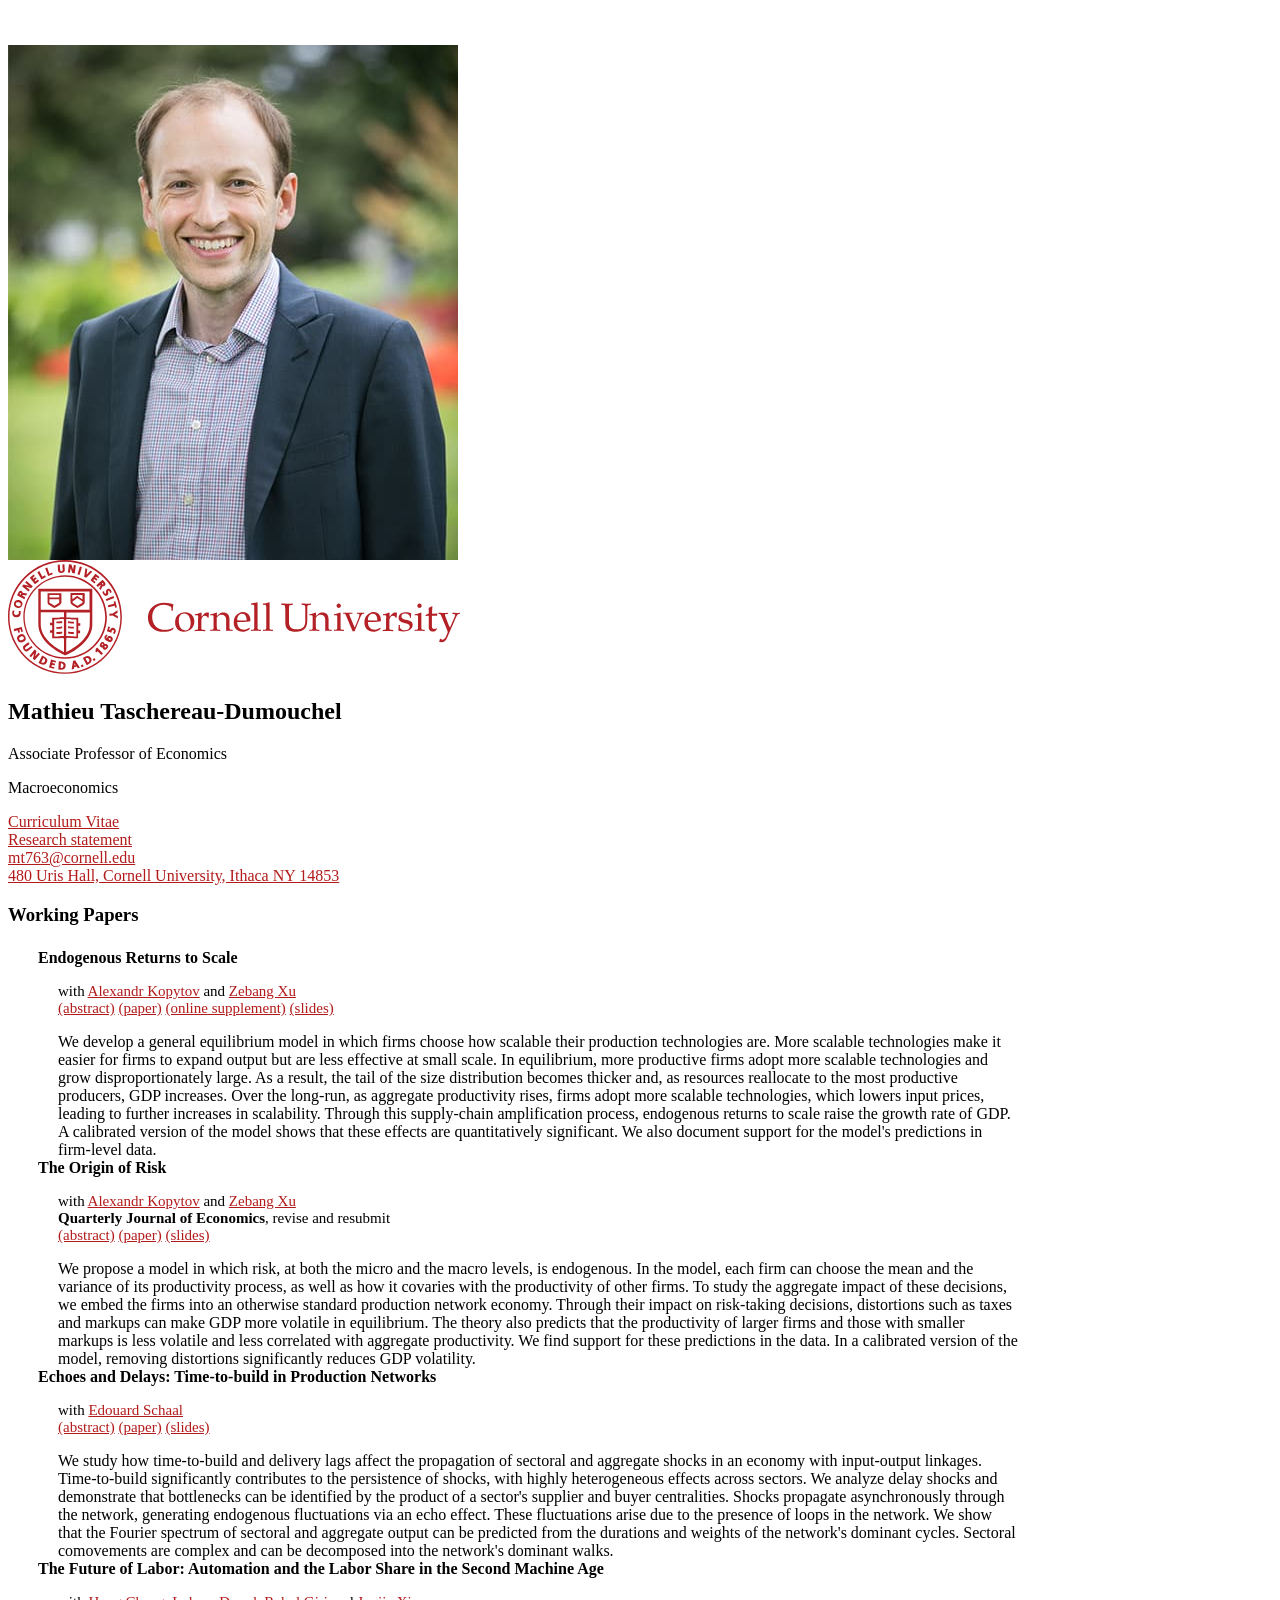
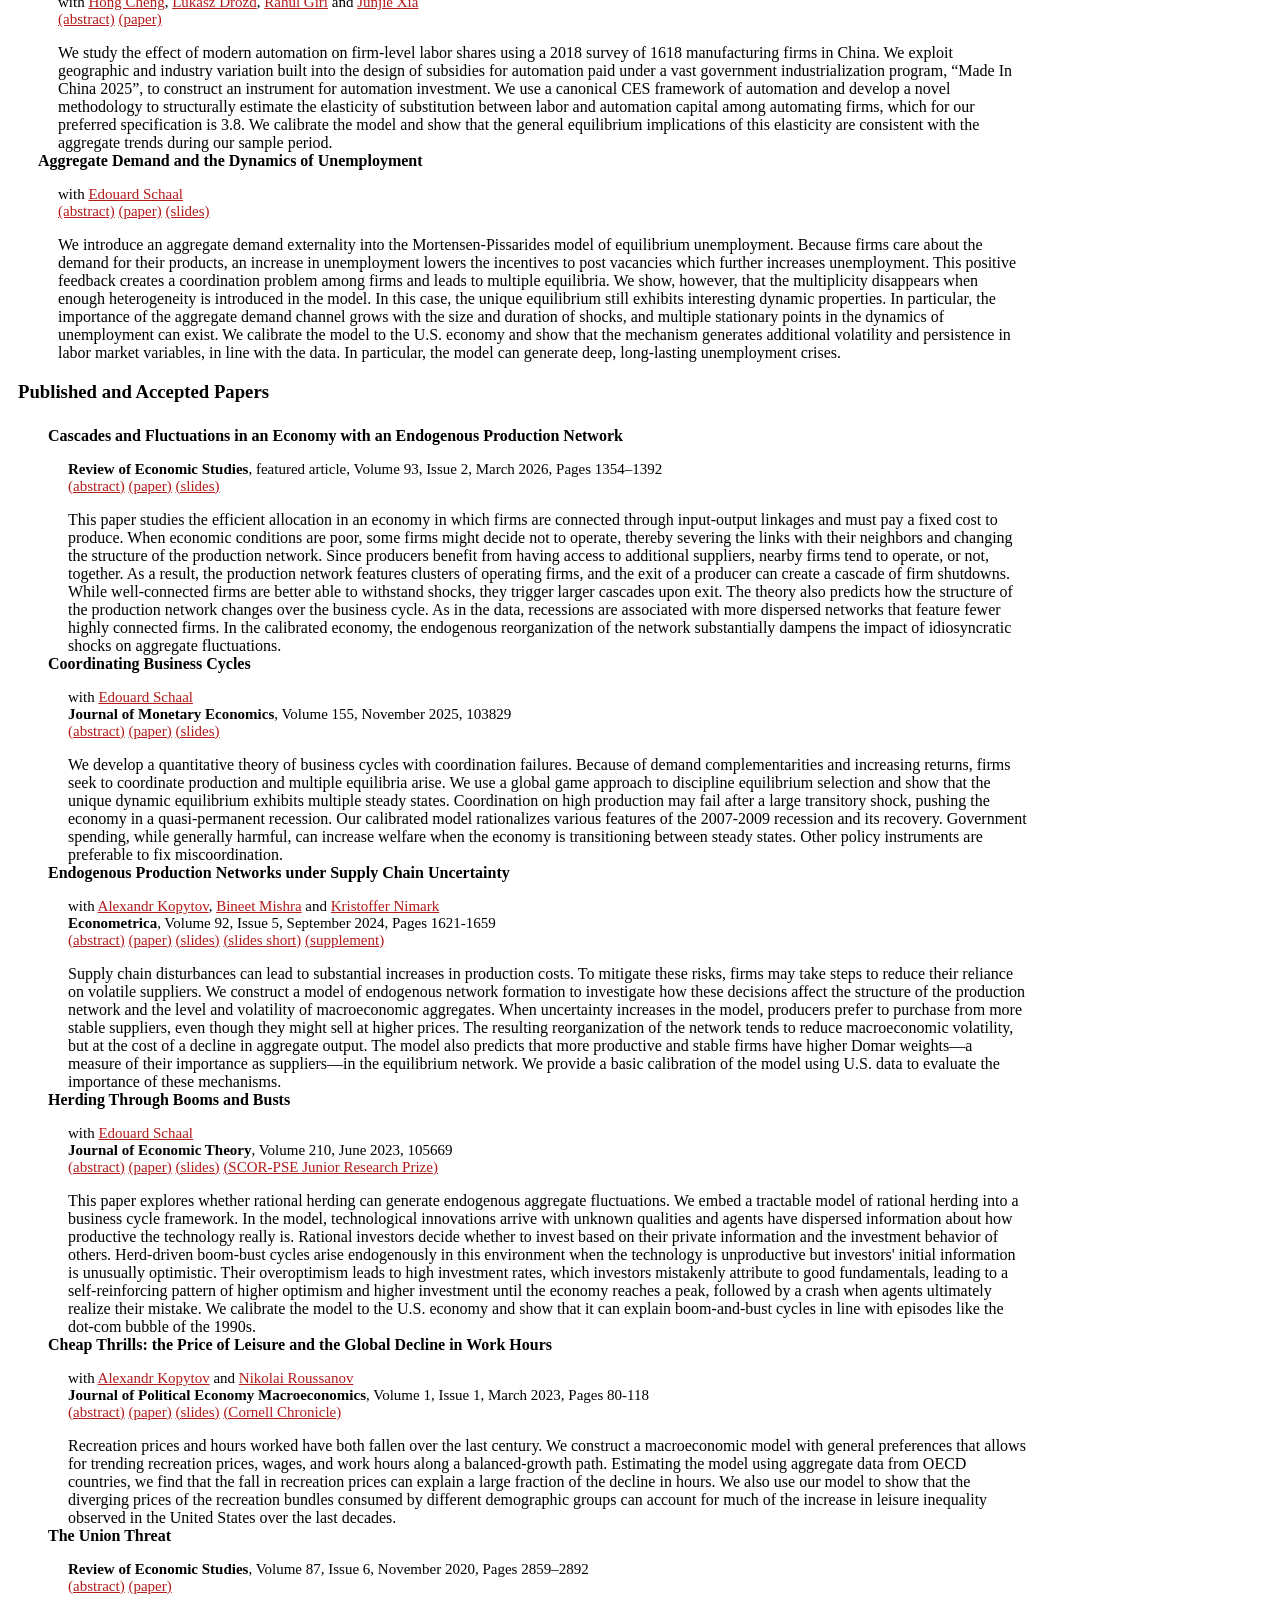
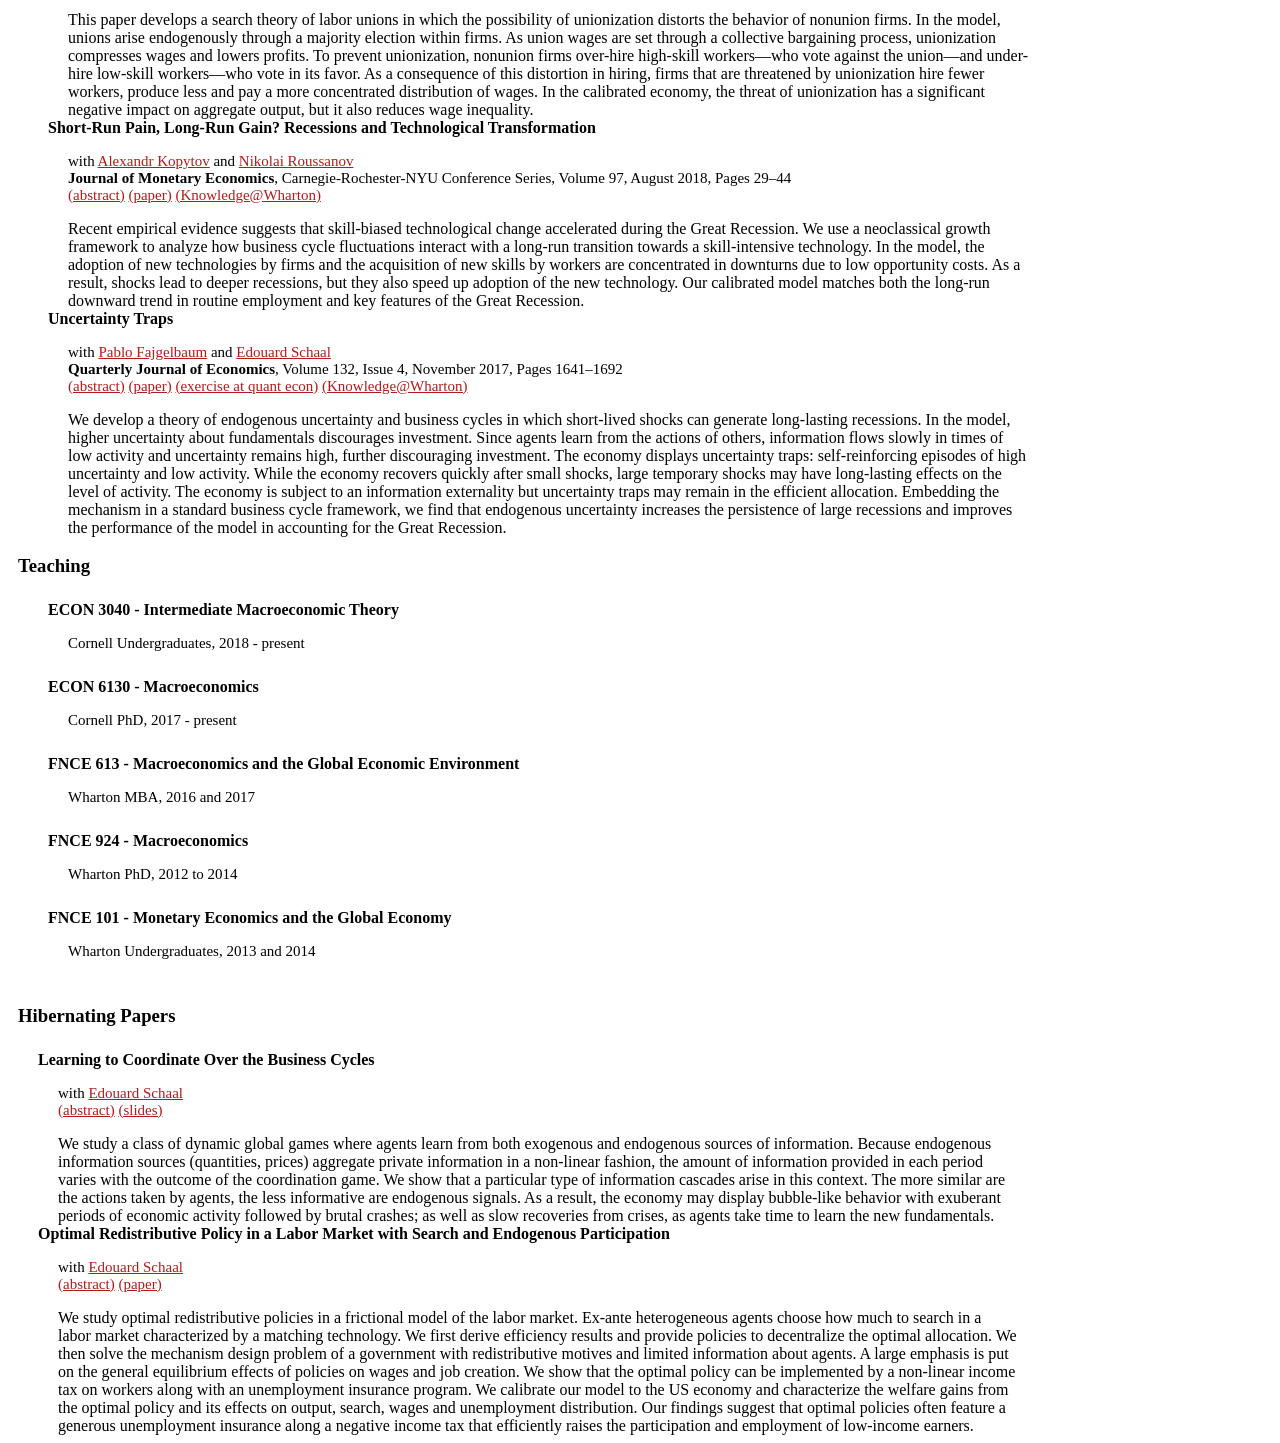
==== index.html @ 213515ee "Remove Google Analytics" ====
<!DOCTYPE html>
<html lang="en">
<head>

<meta name="google-site-verification" content="LNIc2FaRCFdH74dR2Nl_AGxEgBsJJLE_gJBagKeDL1A" />

<meta charset="utf-8">
<meta http-equiv="X-UA-Compatible" content="IE=edge">
<meta name="viewport" content="width=device-width, initial-scale=1">
<!-- The above 3 meta tags *must* come first in the head; any other head content must come *after* these tags -->
<meta name="description" content="Mathieu Taschereau-Dumouchel, Associate Professor of Economics, Cornell University">
<meta name="author" content="Mathieu Taschereau-Dumouchel">
<meta name="keywords" content="Mathieu,Taschereau-Dumouchel,Cornell,macroeconomics,economics,uncertainty,coordination,traps,union,threat,network,endogenous">

<link rel="icon" href="img/favicon.ico" type="image/x-icon">
<!-- <link rel="icon" href="img/favicon.ico"> -->

<title>Mathieu Taschereau-Dumouchel</title>

<!-- Bootstrap core CSS -->
<link href="css/bootstrap.min.css" rel="stylesheet">
<!-- <link rel="stylesheet" href="https://maxcdn.bootstrapcdn.com/bootstrap/4.0.0-alpha.5/css/bootstrap.min.css" integrity="sha384-AysaV+vQoT3kOAXZkl02PThvDr8HYKPZhNT5h/CXfBThSRXQ6jW5DO2ekP5ViFdi" crossorigin="anonymous">
<script src="https://maxcdn.bootstrapcdn.com/bootstrap/4.0.0-alpha.5/js/bootstrap.min.js" integrity="sha384-BLiI7JTZm+JWlgKa0M0kGRpJbF2J8q+qreVrKBC47e3K6BW78kGLrCkeRX6I9RoK" crossorigin="anonymous"></script> -->

<!-- Custom styles for this template -->
<link href="css/custom.css" rel="stylesheet">
</head>

<body>


        <div style="background:transparent !important" class="jumbotron">
            <div class="container">
                <div class="row">
                    <div class="col-md-1 hidden-sm hidden-xs">
                    </div>
                    <div class="col-md-4 col-sm-6 hidden-xs">
                        <img class="photo" src="img/Taschereau-Dumouchel.jpg" alt="Photo" title="Photo">
                    </div>
                    <div class="col-md-6 col-sm-6 col-xs-12">
                        <img class="logo" src="img/cornell_logo.svg" alt="Cornell" title="Cornell University">
                        <!-- <img class="photo-small visible-xs" src="img/2671112_orig.png" alt="Photo small" title="Photo small"> -->
                        <h2 class="name">Mathieu Taschereau-Dumouchel</h2>
                        <ul>
                            <li>Associate Professor of Economics</li>
                        </ul>
                        <!-- <h3>Research Interests</h3> -->
                        <span class="interests"><p>Macroeconomics</p></span>

                        <ul>
                            <li><span class="glyphicon glyphicon-user"></span> <a class="cv" href="files/cv.pdf">Curriculum Vitae</a></li>
                            <li><span class="glyphicon glyphicon-flash"></span> <a class="cv" href="files/mtd_research_statement.pdf">Research statement</a></li>
                            <li><span class="glyphicon glyphicon-envelope"></span> <a class="email" href="mailto:mt763@cornell.edu">mt763@cornell.edu</a></li>
                            <li><span class="glyphicon glyphicon-globe"></span><a class="cv" href="https://goo.gl/maps/3RFiav3NueM2"> 480 Uris Hall, Cornell University, Ithaca NY 14853</a></li>
                        </ul>
                    </div>
                    <div class="col-md-1 hidden-sm hidden-xs">
                    </div>
                </div>
            </div>
        </div>

        <!-- <a class="anchor" id="research"></a>
        <div class="main_title">
            <div class="container">
                <h2>Research</h2>
            </div>
        </div> -->

        <a class="anchor" id="working-papers"></a>
        <div class="main_title">
            <div class="container">
                <h3>Working Papers</h3>
            </div>
        </div>

        <div class="papers">

            <div class="container">
                <div class="paper">
                    <h4 class="title">Endogenous Returns to Scale</h4>
                    <ul>
                        <li class="co-authors">with <a  href="https://sites.google.com/view/alexandrkopytov/">Alexandr Kopytov</a> and <a  href="https://www.zebangxu.com">Zebang Xu</a></li>
                        <li class="after-title">
                            <a data-toggle="collapse" href="#RTS">(abstract)</a>
                            <a href="files/papers/Endogenous_RTS/paper.pdf">(paper)</a>  
                            <a href="files/papers/Endogenous_RTS/paper_supp.pdf">(online supplement)</a>                                                    
                            <a href="files/papers/Endogenous_RTS/slides.pdf">(slides)</a>
                        </li>
                    </ul>

                    <div class="panel panel-transparent">
                        <div id="RTS" class="panel-collapse collapse">
                            <div class="panel-body">We develop a general equilibrium model in which firms choose how scalable their production technologies are. More scalable technologies make it easier for firms to expand output but are less effective at small scale. In equilibrium, more productive firms adopt more scalable technologies and grow disproportionately large. As a result, the tail of the size distribution becomes thicker and, as resources reallocate to the most productive producers, GDP increases. Over the long-run, as aggregate productivity rises, firms adopt more scalable technologies, which lowers input prices, leading to further increases in scalability. Through this supply-chain amplification process, endogenous returns to scale raise the growth rate of GDP. A calibrated version of the model shows that these effects are quantitatively significant. We also document support for the model's predictions in firm-level data.</div>
                        </div>
                    </div>
                </div>
            </div>  
            
            <div class="container">
                <div class="paper">
                    <h4 class="title">The Origin of Risk</h4>
  
  
                    <ul>
                        <li class="co-authors">with <a  href="https://sites.google.com/view/alexandrkopytov/">Alexandr Kopytov</a> and <a  href="https://www.zebangxu.com">Zebang Xu</a></li>
                        <li class="journal"><strong>Quarterly Journal of Economics</strong>, revise and resubmit</li>
                        <li class="after-title">
                            <a data-toggle="collapse" href="#origin">(abstract)</a>
                            <a href="files/papers/origin_risk/paper.pdf">(paper)</a>
                            <a href="files/papers/origin_risk/slides.pdf">(slides)</a>
                        </li>
                    </ul>
  
                    <div class="panel panel-transparent">
                        <div id="origin" class="panel-collapse collapse">
                            <div class="panel-body">We propose a model in which risk, at both the micro and the macro levels, is endogenous. In the model, each firm can choose the mean and the variance of its productivity process, as well as how it covaries with the productivity of other firms. To study the aggregate impact of these decisions, we embed the firms into an otherwise standard production network economy. Through their impact on risk-taking decisions, distortions such as taxes and markups can make GDP more volatile in equilibrium. The theory also predicts that the productivity of larger firms and those with smaller markups is less volatile and less correlated with aggregate productivity. We find support for these predictions in the data. In a calibrated version of the model, removing distortions significantly reduces GDP volatility.</div>
                        </div>
                    </div>
                </div>
            </div>

            

            <div class="container">
                <div class="paper">
                    <h4 class="title">Echoes and Delays: Time-to-build in Production Networks</h4>
                    <ul>
                        <li class="co-authors">with <a  href="http://sites.google.com/site/edouardschaal/">Edouard Schaal</a></li>
                        <li class="after-title">
                            <a data-toggle="collapse" href="#T2B">(abstract)</a>
                            <a href="files/papers/Time to build/paper.pdf">(paper)</a>
                            <a href="files/papers/Time to build/slides.pdf">(slides)</a>
                        </li>
                    </ul>

                    <div class="panel panel-transparent">
                        <div id="T2B" class="panel-collapse collapse">
                            <div class="panel-body">We study how time-to-build and delivery lags affect the propagation of sectoral and aggregate shocks in an economy with input-output linkages. Time-to-build significantly contributes to the persistence of shocks, with highly heterogeneous effects across sectors. We analyze delay shocks and demonstrate that bottlenecks can be identified by the product of a sector's supplier and buyer centralities. Shocks propagate asynchronously through the network, generating endogenous fluctuations via an echo effect. These fluctuations arise due to the presence of loops in the network. We show that the Fourier spectrum of sectoral and aggregate output can be predicted from the durations and weights of the network's dominant cycles. Sectoral comovements are complex and can be decomposed into the network's dominant walks.</div>
                        </div>
                    </div>
                </div>
            </div>

           

          


          <div class="container">
              <div class="paper">
                  <h4 class="title">The Future of Labor: Automation and the Labor Share in the Second Machine Age</h4>


                  <ul>
                      <li class="co-authors">with <a  href="https://www.nber.org/people/hong_cheng">Hong Cheng</a>, <a  href="http://www.lukasz-drozd.com">Lukasz Drozd</a>, <a  href="https://www.nber.org/people/rahul_giri">Rahul Giri</a> and <a  href="https://www.junjiexia.com">Junjie Xia</a></li>
                      <li class="after-title">
                          <a data-toggle="collapse" href="#china_automation">(abstract)</a>
                          <a href="files/papers/china_automation/paper.pdf">(paper)</a>
                      </li>
                  </ul>

                  <div class="panel panel-transparent">
                      <div id="china_automation" class="panel-collapse collapse">
                          <div class="panel-body">We study the effect of modern automation on firm-level labor shares using a 2018 survey of 1618 manufacturing firms in China. We exploit geographic and industry variation built into the design of subsidies for automation paid under a vast government industrialization program, “Made In China 2025”, to construct an instrument for automation investment. We use a canonical CES framework of automation and develop a novel methodology to structurally estimate the elasticity of substitution between labor and automation capital among automating firms, which for our preferred specification is 3.8. We calibrate the model and show that the general equilibrium implications of this elasticity are consistent with the aggregate trends during our sample period.</div>
                      </div>
                  </div>
              </div>
          </div>





            <div class="container">
                <div class="paper">
                    <h4 class="title">Aggregate Demand and the Dynamics of Unemployment</h4>
                    <ul>
                        <li class="co-authors">with <a  href="http://sites.google.com/site/edouardschaal/">Edouard Schaal</a></li>

                        <li class="after-title">
                            <a data-toggle="collapse" href="#CoordUnemp">(abstract)</a>
                            <a href="files/papers/Coordination and the Dynamics of Unemployment/paper.pdf">(paper)</a>
                            <a href="files/papers/Coordination and the Dynamics of Unemployment/slides.pdf">(slides)</a>
                        </li>
                    </ul>


                    <div class="panel panel-transparent">
                        <div id="CoordUnemp" class="panel-collapse collapse">
                            <div class="panel-body">We introduce an aggregate demand externality into the Mortensen-Pissarides model of equilibrium unemployment. Because firms care about the demand for their products, an increase in unemployment lowers the incentives to post vacancies which further increases unemployment. This positive feedback creates a coordination problem among firms and leads to multiple equilibria. We show, however, that the multiplicity disappears when enough heterogeneity is introduced in the model. In this case, the unique equilibrium still exhibits interesting dynamic properties. In particular, the importance of the aggregate demand channel grows with the size and duration of shocks, and multiple stationary points in the dynamics of unemployment can exist. We calibrate the model to the U.S. economy and show that the mechanism generates additional volatility and persistence in labor market variables, in line with the data. In particular, the model can generate deep, long-lasting unemployment crises.​</div>
                        </div>
                    </div>
                </div>
            </div>




        <a class="anchor" id="publications"></a>
        <div class="main_title">
            <div class="container">
                <h3>Published and Accepted Papers</h3>
            </div>
        </div>

        <div class="papers">






            <div class="container">
                <div class="paper">
                    <h4 class="title">Cascades and Fluctuations in an Economy with an Endogenous Production Network</h4>
                    <ul>
                        <li class="journal"><strong>Review of Economic Studies</strong>, featured article, Volume 93, Issue 2, March 2026, Pages 1354–1392</li>
                        <li class="after-title">
                            <a data-toggle="collapse" href="#Network">(abstract)</a>
                            <a href="files/papers/Network/paper.pdf">(paper)</a>
                            <a href="files/papers/Network/slides.pdf">(slides)</a>
                        </li>
                    </ul>


                    <div class="panel panel-transparent">
                        <div id="Network" class="panel-collapse collapse">
                            <div class="panel-body">This paper studies the efficient allocation in an economy in which firms are connected through input-output linkages and must pay a fixed cost to produce. When economic conditions are poor, some firms might decide not to operate, thereby severing the links with their neighbors and changing the structure of the production network. Since producers benefit from having access to additional suppliers, nearby firms tend to operate, or not, together. As a result, the production network features clusters of operating firms, and the exit of a producer can create a cascade of firm shutdowns. While well-connected firms are better able to withstand shocks, they trigger larger cascades upon exit. The theory also predicts how the structure of the production network changes over the business cycle. As in the data, recessions are associated with more dispersed networks that feature fewer highly connected firms. In the calibrated economy, the endogenous reorganization of the network substantially dampens the impact of idiosyncratic shocks on aggregate fluctuations.</div>
                        </div>
                    </div>
                </div>
            </div>


             <div class="container">
                <div class="paper">
                    <h4 class="title">Coordinating Business Cycles</h4>
                    <ul>
                        <li class="co-authors">with <a  href="http://sites.google.com/site/edouardschaal/">Edouard Schaal</a></li>
                        <li class="journal"><strong>Journal of Monetary Economics</strong>, Volume 155, November 2025, 103829</li>
                        <li class="after-title">
                            <a data-toggle="collapse" href="#CBC">(abstract)</a>
                            <a href="files/papers/Coordinating Business Cycles/paper.pdf">(paper)</a>
                            <a href="files/papers/Coordinating Business Cycles/slides.pdf">(slides)</a>
                        </li>
                    </ul>

                    <div class="panel panel-transparent">
                        <div id="CBC" class="panel-collapse collapse">
                            <div class="panel-body">We develop a quantitative theory of business cycles with coordination failures. Because of demand complementarities and increasing returns, firms seek to coordinate production and multiple equilibria arise. We use a global game approach to discipline equilibrium selection and show that the unique dynamic equilibrium exhibits multiple steady states. Coordination on high production may fail after a large transitory shock, pushing the economy in a quasi-permanent recession. Our calibrated model rationalizes various features of the 2007-2009 recession and its recovery. Government spending, while generally harmful, can increase welfare when the economy is transitioning between steady states. Other policy instruments are preferable to fix miscoordination.</div>
                        </div>
                    </div>
                </div>
            </div>


            
            <div class="container">
                <div class="paper">
                    <h4 class="title">Endogenous Production Networks under Supply Chain Uncertainty</h4>
    
                    <ul>
                        <li class="co-authors">with <a  href="https://sites.google.com/view/alexandrkopytov/">Alexandr Kopytov</a>, <a href="https://economics.cornell.edu/bineet-mishra">Bineet Mishra</a> and <a  href="http://www.kris-nimark.net">Kristoffer Nimark</a></li>
                        <li class="journal"><strong>Econometrica</strong>, Volume 92, Issue 5, September 2024, Pages 1621-1659</li>
                        <li class="after-title">
                            <a data-toggle="collapse" href="#network_uncertainty">(abstract)</a>
                            <a href="files/papers/network_uncertainty/paper.pdf">(paper)</a>
                            <a href="files/papers/network_uncertainty/slides.pdf">(slides)</a>
                            <a href="files/papers/network_uncertainty/slides_short.pdf">(slides short)</a>
                            <a href="files/papers/network_uncertainty/supp.pdf">(supplement)</a>
                        </li>
                    </ul>
    
                    <div class="panel panel-transparent">
                        <div id="network_uncertainty" class="panel-collapse collapse">
                            <div class="panel-body">Supply chain disturbances can lead to substantial increases in production costs. To mitigate these risks, firms may take steps to reduce their reliance on volatile suppliers. We construct a model of endogenous network formation to investigate how these decisions affect the structure of the production network and the level and volatility of macroeconomic aggregates. When uncertainty increases in the model, producers prefer to purchase from more stable suppliers, even though they might sell at higher prices. The resulting reorganization of the network tends to reduce macroeconomic volatility, but at the cost of a decline in aggregate output. The model also predicts that more productive and stable firms have higher Domar weights—a measure of their importance as suppliers—in the equilibrium network. We provide a basic calibration of the model using U.S. data to evaluate the importance of these mechanisms.</div>
                        </div>
                    </div>
                </div>
            </div>

            <div class="container">
                <div class="paper">
                    <h4 class="title">Herding Through Booms and Busts</h4>
  
                    <ul>
                        <li class="co-authors">with <a  href="http://sites.google.com/site/edouardschaal/">Edouard Schaal</a></li>
                        <li class="journal"><strong>Journal of Economic Theory</strong>, Volume 210, June 2023, 105669</li>
                        <li class="after-title">
                            <a data-toggle="collapse" href="#HerdingCycles">(abstract)</a>
                            <a href="files/papers/HerdingCycles/paper.pdf">(paper)</a>
                            <a href="files/papers/HerdingCycles/slides.pdf">(slides)</a>
                            <a href="https://www.scor.com/en/press-release/scor-pse-chair-macroeconomic-risk-awards-2021-junior-research-prize-edouard-schaal">(SCOR-PSE Junior Research Prize)</a>
                        </li>
                    </ul>
  
                    <div class="panel panel-transparent">
                        <div id="HerdingCycles" class="panel-collapse collapse">
                            <div class="panel-body">This paper explores whether rational herding can generate endogenous aggregate fluctuations. We embed a tractable model of rational herding into a business cycle framework. In the model, technological innovations arrive with unknown qualities and agents have dispersed information about how productive the technology really is. Rational investors decide whether to invest based on their private information and the investment behavior of others. Herd-driven boom-bust cycles arise endogenously in this environment when the technology is unproductive but investors' initial information is unusually optimistic. Their overoptimism leads to high investment rates, which investors mistakenly attribute to good fundamentals, leading to a self-reinforcing pattern of higher optimism and higher investment until the economy reaches a peak, followed by a crash when agents ultimately realize their mistake. We calibrate the model to the U.S. economy and show that it can explain boom-and-bust cycles in line with episodes like the dot-com bubble of the 1990s.</div>
                        </div>
                    </div>
                </div>
            </div>


            <div class="container">
                <div class="paper">
                    <h4 class="title">Cheap Thrills: the Price of Leisure and the Global Decline in Work Hours</h4>
    
    
                    <ul>
                        <li class="co-authors">with <a  href="https://sites.google.com/view/alexandrkopytov/">Alexandr Kopytov</a> and <a  href="http://finance.wharton.upenn.edu/~nroussan/">Nikolai Roussanov</a></li>
                        <li class="journal"><strong>Journal of Political Economy Macroeconomics</strong>, Volume 1, Issue 1, March 2023, Pages 80-118</li>
                        <li class="after-title">
                            <a data-toggle="collapse" href="#recreation_prices">(abstract)</a>
                            <a href="files/papers/Recreation_prices/paper.pdf">(paper)</a>
                            <a href="files/papers/Recreation_prices/slides.pdf">(slides)</a>
                            <a href="https://news.cornell.edu/stories/2023/04/cheap-thrills-low-cost-leisure-leads-less-work-more-play">(Cornell Chronicle)</a>
                        </li>
                    </ul>
    
                    <div class="panel panel-transparent">
                        <div id="recreation_prices" class="panel-collapse collapse">
                            <div class="panel-body">Recreation prices and hours worked have both fallen over the last century. We construct a macroeconomic model with general preferences that allows for trending recreation prices, wages, and work hours along a balanced-growth path. Estimating the model using aggregate data from OECD countries, we find that the fall in recreation prices can explain a large fraction of the decline in hours. We also use our model to show that the diverging prices of the recreation bundles consumed by different demographic groups can account for much of the increase in leisure inequality observed in the United States over the last decades.</div>
                        </div>
                    </div>
                </div>
            </div>
    


          <div class="container">
              <div class="paper">
                  <h4 class="title">The Union Threat</h4>

                  <ul>
                      <li class="journal"><strong>Review of Economic Studies</strong>,  Volume 87, Issue 6, November 2020, Pages 2859–2892</li>
                      <li class="after-title">
                          <a data-toggle="collapse" href="#UnionThreat">(abstract)</a>
                          <a href="files/papers/The Union Threat/paper.pdf">(paper)</a>
                      </li>
                  </ul>

                  <div class="panel panel-transparent">
                      <div id="UnionThreat" class="panel-collapse collapse">
                          <div class="panel-body">This paper develops a search theory of labor unions in which the possibility of unionization distorts the behavior of nonunion firms. In the model, unions arise endogenously through a majority election within firms. As union wages are set through a collective bargaining process, unionization compresses wages and lowers profits. To prevent unionization, nonunion firms over-hire high-skill workers—who vote against the union—and under-hire low-skill workers—who vote in its favor. As a consequence of this distortion in  hiring, firms that are threatened by unionization hire fewer workers, produce less and pay a more concentrated distribution of wages. In the calibrated economy, the threat of unionization has a significant negative impact on aggregate output, but it also reduces wage inequality.</div>
                      </div>
                  </div>
              </div>
          </div>

            <div class="container">
                <div class="paper">
                    <h4 class="title">Short-Run Pain, Long-Run Gain? Recessions and Technological Transformation</h4>

                    <ul>
                        <li class="co-authors">with <a  href="https://sites.google.com/view/alexandrkopytov/">Alexandr Kopytov</a> and <a  href="http://finance.wharton.upenn.edu/~nroussan/">Nikolai Roussanov</a></li>
                        <li class="journal"><strong>Journal of Monetary Economics</strong>, Carnegie-Rochester-NYU Conference Series, Volume 97, August 2018, Pages 29–44</li>
                        <li class="after-title">
                            <a data-toggle="collapse" href="#SRpainLRgain">(abstract)</a>
                            <a href="files/papers/SRpainLRgain/paper.pdf">(paper)</a>
                            <a href="https://knowledge.wharton.upenn.edu/article/recessions-jobs/">(Knowledge@Wharton)</a>
                        </li>
                    </ul>

                    <div class="panel panel-transparent">
                        <div id="SRpainLRgain" class="panel-collapse collapse">
                            <div class="panel-body">Recent empirical evidence suggests that skill-biased technological change accelerated during the Great Recession. We use a neoclassical growth framework to analyze how business cycle fluctuations interact with a long-run transition towards a skill-intensive technology. In the model, the adoption of new technologies by firms and the acquisition of new skills by workers are concentrated in downturns due to low opportunity costs. As a result, shocks lead to deeper recessions, but they also speed up adoption of the new technology. Our calibrated model matches both the long-run downward trend in routine employment and key features of the Great Recession.</div>
                        </div>
                    </div>
                </div>
            </div>

            <div class="container">
                <div class="paper">
                    <h4 class="title">Uncertainty Traps</h4>

                    <ul>
                        <li class="co-authors">with <a  href="http://www.econ.ucla.edu/pfajgelbaum/">Pablo Fajgelbaum</a> and <a  href="http://sites.google.com/site/edouardschaal/">Edouard Schaal</a></li>
                        <li class="journal"><strong>Quarterly Journal of Economics</strong>, Volume 132, Issue 4, November 2017, Pages 1641–1692</li>
                        <li class="after-title">
                            <a data-toggle="collapse" href="#collapse_UT">(abstract)</a>
                            <a href="files/papers/Uncertainty Traps/paper.pdf">(paper)</a>
                            <a href="https://julia.quantecon.org/multi_agent_models/uncertainty_traps.html">(exercise at quant econ)</a>
                            <a href="https://knowledge.wharton.upenn.edu/article/uncertainty-traps-lack-information-can-paralyze-economy/">(Knowledge@Wharton)</a>
                        </li>
                    </ul>

                    <div class="panel panel-transparent">
                        <div id="collapse_UT" class="panel-collapse collapse">
                            <div class="panel-body">We develop a theory of endogenous uncertainty and business cycles in which short-lived shocks can generate long-lasting recessions. In the model, higher uncertainty about fundamentals discourages investment. Since agents learn from the actions of others, information flows slowly in times of low activity and uncertainty remains high, further discouraging investment. The economy displays uncertainty traps: self-reinforcing episodes of high uncertainty and low activity. While the economy recovers quickly after small shocks, large temporary shocks may have long-lasting effects on the level of activity. The economy is subject to an information externality but uncertainty traps may remain in the efficient allocation. Embedding the mechanism in a standard business cycle framework, we find that endogenous uncertainty increases the persistence of large recessions and improves the performance of the model in accounting for the Great Recession.</div>
                        </div>
                    </div>
                </div>
            </div>

        </div>

        <a class="anchor" id="teaching"></a>
        <div class="main_title">
            <div class="container">
                <h3>Teaching</h3>
            </div>
        </div>


        <div class="courses">

          <div class="container">
              <div class="course">
                  <h4 class="title"> ECON 3040 - Intermediate Macroeconomic Theory</h4>
                  <ul>
                      <li class="subtitle">Cornell Undergraduates, 2018 - present</li>
                  </ul>
              </div>
          </div>

            <div class="container">
                <div class="course">
                    <h4 class="title"> ECON 6130 - Macroeconomics</h4>
                    <ul>
                        <li class="subtitle">Cornell PhD, 2017 - present</li>
                    </ul>
                </div>
            </div>

            <div class="container">
                <div class="course">
                    <h4 class="title"> FNCE 613 - Macroeconomics and the Global Economic Environment</h4>
                    <ul>
                        <li class="subtitle">Wharton MBA, 2016 and 2017</li>
                    </ul>
                </div>
            </div>

            <div class="container">
                <div class="course">
                    <h4 class="title"> FNCE 924 - Macroeconomics</h4>
                    <ul>
                        <li class="subtitle">Wharton PhD, 2012 to 2014</li>
                    </ul>
                </div>
            </div>

            <div class="container">
                <div class="course">
                    <h4 class="title"> FNCE 101 - Monetary Economics and the Global Economy</h4>
                    <ul>
                        <li class="subtitle">Wharton Undergraduates, 2013 and 2014</li>

                    </ul>
                </div>
            </div>
        </div>


        <a class="anchor" id="hibernating-papers"></a>
        <div class="main_title">
            <div class="container">
                <h3>Hibernating Papers</h3>
            </div>
        </div>




        <div class="container">
            <div class="paper">
                <h4 class="title">Learning to Coordinate Over the Business Cycles</h4>
                <ul>
                    <li class="co-authors">with <a  href="http://sites.google.com/site/edouardschaal/">Edouard Schaal</a></li>
                    <li class="after-title">
                        <a data-toggle="collapse" href="#LearnCoord">(abstract)</a>
                        <a href="files/papers/Learning to Coordinate/slides.pdf">(slides)</a>
                    </li>
                </ul>

                <div class="panel panel-transparent">
                    <div id="LearnCoord" class="panel-collapse collapse">
                        <div class="panel-body">We study a class of dynamic global games where agents learn from both exogenous and endogenous sources of information. Because endogenous information sources (quantities, prices) aggregate private information in a non-linear fashion, the amount of information provided in each period varies with the outcome of the coordination game. We show that a particular type of information cascades arise in this context. The more similar are the actions taken by agents, the less informative are endogenous signals. As a result, the economy may display bubble-like behavior with exuberant periods of economic activity followed by brutal crashes; as well as slow recoveries from crises, as agents take time to learn the new fundamentals.</div>
                    </div>
                </div>
            </div>
        </div>



        <div class="container">
            <div class="paper">
                <h4 class="title">Optimal Redistributive Policy in a Labor Market with Search and Endogenous Participation</h4>
                <ul>
                    <li class="co-authors">with <a  href="http://sites.google.com/site/edouardschaal/">Edouard Schaal</a></li>
                    <li class="after-title">
                        <a data-toggle="collapse" href="#collapse_OptimUnemp">(abstract)</a>
                        <a href="files/papers/Labor tax/paper.pdf">(paper)</a>
                    </li>
                </ul>

                <div class="panel panel-transparent">
                    <div id="collapse_OptimUnemp" class="panel-collapse collapse">
                        <div class="panel-body">We study optimal redistributive policies in a frictional model of the labor market. Ex-ante heterogeneous agents choose how much to search in a labor market characterized by a matching technology. We first derive efficiency results and provide policies to decentralize the optimal allocation. We then solve the mechanism design problem of a government with redistributive motives and limited information about agents. A large emphasis is put on the general equilibrium effects of policies on wages and job creation. We show that the optimal policy can be implemented by a non-linear income tax on workers along with an unemployment insurance program. We calibrate our model to the US economy and characterize the welfare gains from the optimal policy and its effects on output, search, wages and unemployment distribution. Our findings suggest that optimal policies often feature a generous unemployment insurance along a negative income tax that efficiently raises the participation and employment of low-income earners.</div>
                    </div>
                </div>
            </div>
        </div>
    </div>



        <!-- Bootstrap core JavaScript
        ================================================== -->
        <!-- Placed at the end of the document so the pages load faster -->
        <script src="https://ajax.googleapis.com/ajax/libs/jquery/1.12.4/jquery.min.js"></script>
        <script>window.jQuery || document.write('<script src="../../assets/js/vendor/jquery.min.js"><\/script>')</script>
        <script src="js/bootstrap.min.js"></script>
    </body>

    </html>
---- css/custom.css ----
body {
  /*padding-top: 50px;*/

   padding-top:0px;
   margin-top: 25px;

}

/*Set width of container*/
@media (min-width: 1200px) {
  .container {
    width: 1000px;
  }
}


.container {
    padding-top: 0px;
  	padding-bottom: 0px;
    margin-top: 0px;
    margin-bottom: 0px;
}


.row {
    padding-top: 20px;
}

/*Styling for panel*/

.panel-transparent .panel-heading{
        background: rgba(0, 0, 0, 0)!important;
        border: 0!important;
        box-shadow: none;
        /*font-size: 18px;*/
        padding-left: 40px
    }


.panel-transparent .panel-body{
    background: rgba(0, 0, 0, 0)!important;
    border: 0!important;
    box-shadow: none;
    /*font-size: 14px;*/
    padding-left: 40px
}

.panel-transparent{
    /*padding-left: 20px*/
}

.panel {
    border: 0;
    box-shadow: none;
    /*font-size: 18px;*/
}


.table > thead > tr > th, .table > thead > tr > td {
    border: 0;
}


a {
	/*color: #2c75b4;*/
    color: #B31B1B;
  /*color: #004785; /*Wharton blue*/*/
}

a:hover {color: #222222;}

/* Main Area */
.logo {
	height: 114px;
    max-width: 100%
}


.photo {
	/* height: 360px;
	padding-bottom: 10px; */
  display: block;
  max-width: 100%;
  height: auto;
}

.photo-small {
	height: 250px;
	/* float: right; */
  margin: auto;
	margin-left: 20px;
}

.jumbotron ul {
	list-style: none;
	padding-left: 0px;
	font-size: 16px;
}




.jumbotron h3 {
	margin-top: 0px;
}

.jumbotron {
	padding-top: 20px;
	padding-bottom: 0px;
    padding-top: 0px;
    padding-bottom: 0px;
    margin-top: 0px;
    margin-bottom: 0px;
}

.cv {
	font-size: 16px;
}

.email {
	font-size: 16px;
}

.address {
	font-size: 16px;
}

/* Organization */

.anchor {
    display: block;
    position: relative;
    top: -50px;
    visibility: hidden;
}

.main_title {
  /*padding-top: 5px;*/
  padding-bottom: 5px;
}

.sub_title {
  padding-top: 0px;
  padding-bottom: 10px;
  /*padding-left: 25px*/
}



/* Papers Area */

.papers{
	padding-left: 10px
}

.title {
	display: inline-block;
  margin: 0px;
	padding-left: 20px
}


.after-title {
	font-size: 15px;
  padding-left: 40px;
}

.papers ul{
	list-style: none;
	padding-left: 0px;
}

.papers .co-authors {
	font-size: 15px;
	/*padding-bottom: 5px;*/
  padding-left: 40px;
}

.papers .journal {
	font-size: 15px;
	/*padding-bottom: 5px;*/
  padding-left: 40px;
}


.paper {
	/*padding-bottom: 25px;*/
}

.discussion {
	padding-bottom: 10px;
}


/* Teaching */

.courses{
	padding-left: 10px
}

.courses ul{
	list-style: none;
	padding-left: 0px;
}

/*.courses .title {
	display: inline;
	padding-left: 20px
}*/

.courses .subtitle {
	font-size: 15px;
	/*padding-bottom: 5px;*/
  padding-left: 40px;
}

.course {
	padding-bottom: 10px;
}





@media(max-width: 480px) {




  h1 {
    font-size: 16pt;
  }
  h2 {
    font-size: 16pt;
  }
  h3 {
    font-size: 14pt;
  }
  h4 {
    font-size: 12pt;
  }
  body {
    font-size: 12pt;
  }
  p {
    font-size: 12pt!important;
  }


  .main_title {
    padding-top: 0px;
    padding-bottom: 0px;
  }

  .sub_title {
    padding-top: 0px;
    padding-bottom: 0px;
    padding-left: 0px
  }

  .papers{
  	padding-left: 0px
  }

  .title {
  	display: inline-block;
    margin: 0px;
  	padding-left: 0px
  }


  .after-title {
    padding-left: 20px;
  }

  .papers ul{
  	list-style: none;
  	padding-left: 0px;
  }

  .papers .co-authors {
  	/*padding-bottom: 5px;*/
    padding-left: 20px;
  }

  .papers .journal {
  	/*padding-bottom: 5px;*/
    padding-left: 20px;
  }





  .courses{
  	padding-left: 0px
  }

  .courses ul{
  	list-style: none;
  	padding-left: 0px;
  }

  /*.courses .title {
  	display: inline;
  	padding-left: 20px
  }*/

  .courses .subtitle {
  	font-size: 15px;
  	/*padding-bottom: 5px;*/
    padding-left: 20px;
  }

}
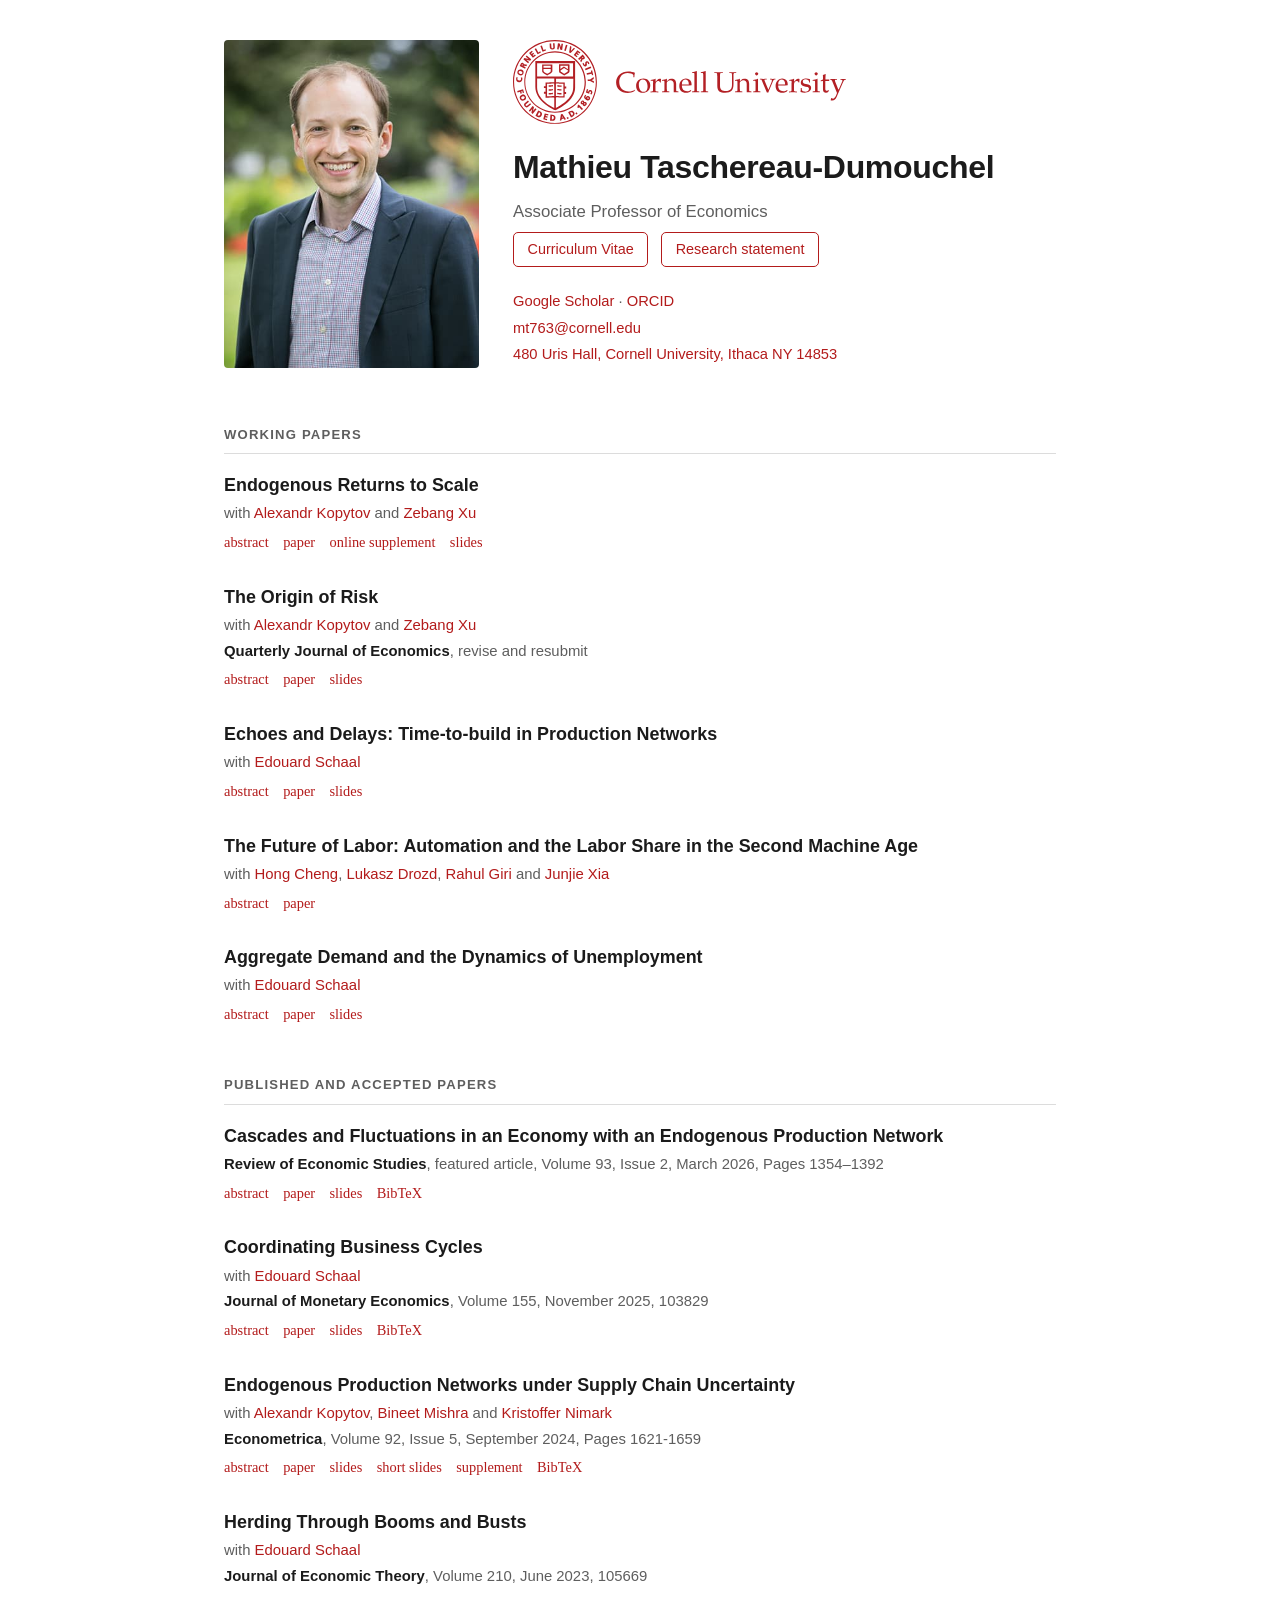
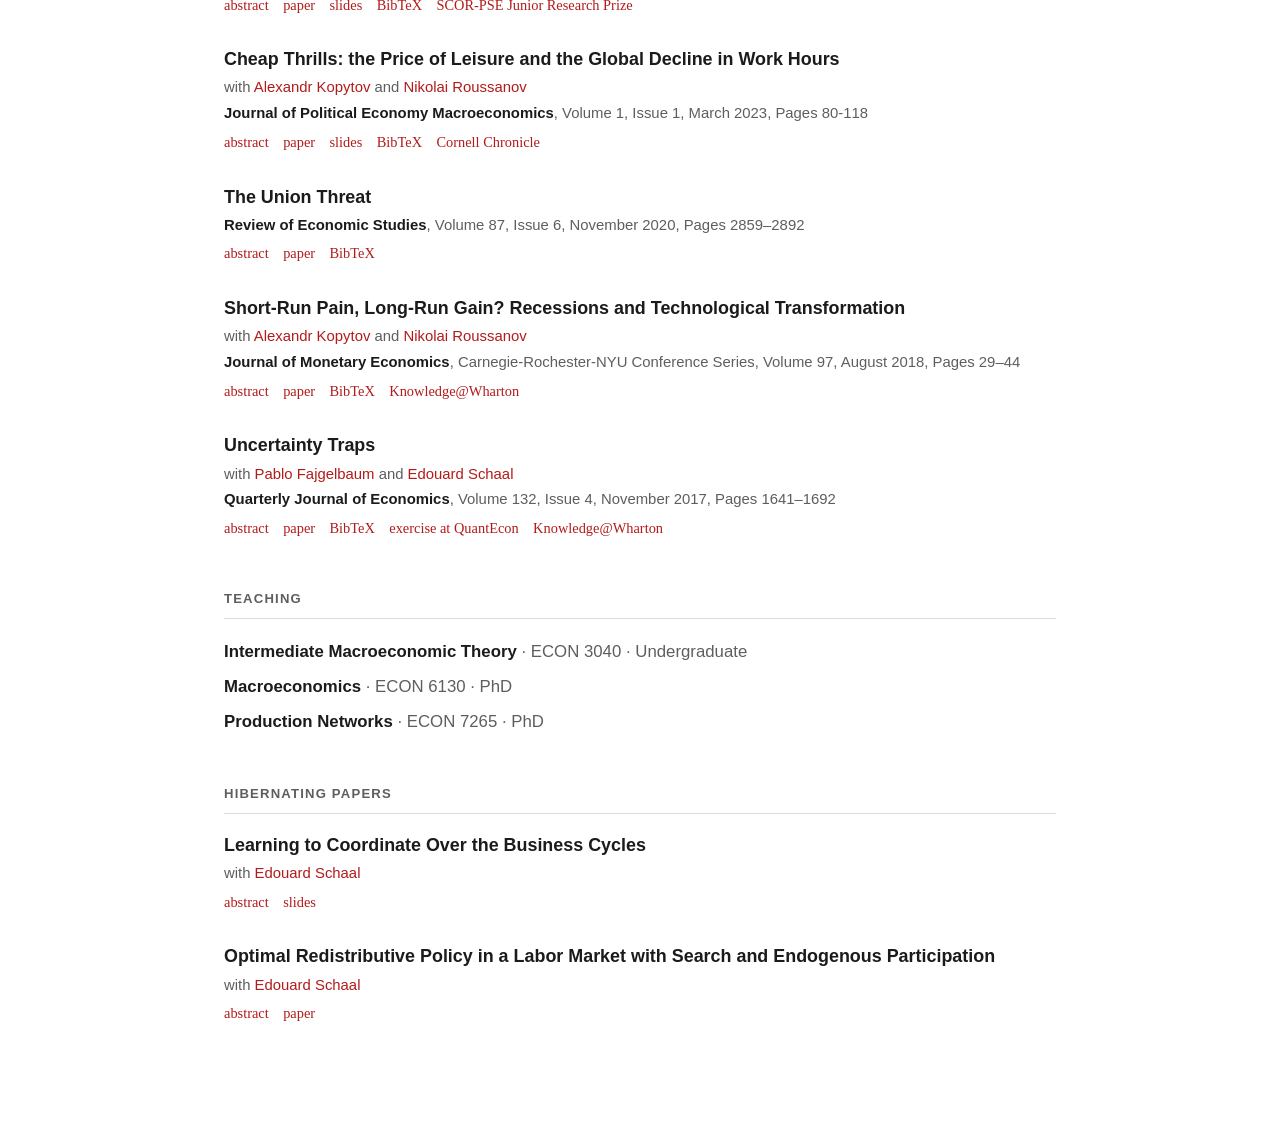
==== commit 4340c28b: "Major redesign" ====
--- a/index.html
+++ b/index.html
@@ -1,519 +1,309 @@
 <!DOCTYPE html>
 <html lang="en">
 <head>
-
-<meta name="google-site-verification" content="LNIc2FaRCFdH74dR2Nl_AGxEgBsJJLE_gJBagKeDL1A" />
-
 <meta charset="utf-8">
-<meta http-equiv="X-UA-Compatible" content="IE=edge">
 <meta name="viewport" content="width=device-width, initial-scale=1">
-<!-- The above 3 meta tags *must* come first in the head; any other head content must come *after* these tags -->
+<meta name="theme-color" content="#B31B1B">
+
+<meta name="google-site-verification" content="LNIc2FaRCFdH74dR2Nl_AGxEgBsJJLE_gJBagKeDL1A">
 <meta name="description" content="Mathieu Taschereau-Dumouchel, Associate Professor of Economics, Cornell University">
 <meta name="author" content="Mathieu Taschereau-Dumouchel">
 <meta name="keywords" content="Mathieu,Taschereau-Dumouchel,Cornell,macroeconomics,economics,uncertainty,coordination,traps,union,threat,network,endogenous">
 
+<link rel="canonical" href="https://www.mathtd.info/">
+
+<!-- Social share preview (Open Graph + Twitter) -->
+<meta property="og:type" content="website">
+<meta property="og:url" content="https://www.mathtd.info/">
+<meta property="og:title" content="Mathieu Taschereau-Dumouchel">
+<meta property="og:description" content="Associate Professor of Economics at Cornell University. Macroeconomics: production networks, fluctuations, and labor.">
+<meta property="og:image" content="https://www.mathtd.info/img/Taschereau-Dumouchel_square.jpg">
+<meta property="og:image:width" content="750">
+<meta property="og:image:height" content="750">
+<meta property="og:image:alt" content="Mathieu Taschereau-Dumouchel">
+<meta property="og:site_name" content="Mathieu Taschereau-Dumouchel">
+<meta name="twitter:card" content="summary">
+<meta name="twitter:image:alt" content="Mathieu Taschereau-Dumouchel">
+
 <link rel="icon" href="img/favicon.ico" type="image/x-icon">
-<!-- <link rel="icon" href="img/favicon.ico"> -->
-
 <title>Mathieu Taschereau-Dumouchel</title>
 
-<!-- Bootstrap core CSS -->
-<link href="css/bootstrap.min.css" rel="stylesheet">
-<!-- <link rel="stylesheet" href="https://maxcdn.bootstrapcdn.com/bootstrap/4.0.0-alpha.5/css/bootstrap.min.css" integrity="sha384-AysaV+vQoT3kOAXZkl02PThvDr8HYKPZhNT5h/CXfBThSRXQ6jW5DO2ekP5ViFdi" crossorigin="anonymous">
-<script src="https://maxcdn.bootstrapcdn.com/bootstrap/4.0.0-alpha.5/js/bootstrap.min.js" integrity="sha384-BLiI7JTZm+JWlgKa0M0kGRpJbF2J8q+qreVrKBC47e3K6BW78kGLrCkeRX6I9RoK" crossorigin="anonymous"></script> -->
-
-<!-- Custom styles for this template -->
 <link href="css/custom.css" rel="stylesheet">
 </head>
 
 <body>
-
-
-        <div style="background:transparent !important" class="jumbotron">
-            <div class="container">
-                <div class="row">
-                    <div class="col-md-1 hidden-sm hidden-xs">
-                    </div>
-                    <div class="col-md-4 col-sm-6 hidden-xs">
-                        <img class="photo" src="img/Taschereau-Dumouchel.jpg" alt="Photo" title="Photo">
-                    </div>
-                    <div class="col-md-6 col-sm-6 col-xs-12">
-                        <img class="logo" src="img/cornell_logo.svg" alt="Cornell" title="Cornell University">
-                        <!-- <img class="photo-small visible-xs" src="img/2671112_orig.png" alt="Photo small" title="Photo small"> -->
-                        <h2 class="name">Mathieu Taschereau-Dumouchel</h2>
-                        <ul>
-                            <li>Associate Professor of Economics</li>
-                        </ul>
-                        <!-- <h3>Research Interests</h3> -->
-                        <span class="interests"><p>Macroeconomics</p></span>
-
-                        <ul>
-                            <li><span class="glyphicon glyphicon-user"></span> <a class="cv" href="files/cv.pdf">Curriculum Vitae</a></li>
-                            <li><span class="glyphicon glyphicon-flash"></span> <a class="cv" href="files/mtd_research_statement.pdf">Research statement</a></li>
-                            <li><span class="glyphicon glyphicon-envelope"></span> <a class="email" href="mailto:mt763@cornell.edu">mt763@cornell.edu</a></li>
-                            <li><span class="glyphicon glyphicon-globe"></span><a class="cv" href="https://goo.gl/maps/3RFiav3NueM2"> 480 Uris Hall, Cornell University, Ithaca NY 14853</a></li>
-                        </ul>
-                    </div>
-                    <div class="col-md-1 hidden-sm hidden-xs">
-                    </div>
-                </div>
-            </div>
-        </div>
-
-        <!-- <a class="anchor" id="research"></a>
-        <div class="main_title">
-            <div class="container">
-                <h2>Research</h2>
-            </div>
-        </div> -->
-
-        <a class="anchor" id="working-papers"></a>
-        <div class="main_title">
-            <div class="container">
-                <h3>Working Papers</h3>
-            </div>
-        </div>
-
-        <div class="papers">
-
-            <div class="container">
-                <div class="paper">
-                    <h4 class="title">Endogenous Returns to Scale</h4>
-                    <ul>
-                        <li class="co-authors">with <a  href="https://sites.google.com/view/alexandrkopytov/">Alexandr Kopytov</a> and <a  href="https://www.zebangxu.com">Zebang Xu</a></li>
-                        <li class="after-title">
-                            <a data-toggle="collapse" href="#RTS">(abstract)</a>
-                            <a href="files/papers/Endogenous_RTS/paper.pdf">(paper)</a>  
-                            <a href="files/papers/Endogenous_RTS/paper_supp.pdf">(online supplement)</a>                                                    
-                            <a href="files/papers/Endogenous_RTS/slides.pdf">(slides)</a>
-                        </li>
-                    </ul>
-
-                    <div class="panel panel-transparent">
-                        <div id="RTS" class="panel-collapse collapse">
-                            <div class="panel-body">We develop a general equilibrium model in which firms choose how scalable their production technologies are. More scalable technologies make it easier for firms to expand output but are less effective at small scale. In equilibrium, more productive firms adopt more scalable technologies and grow disproportionately large. As a result, the tail of the size distribution becomes thicker and, as resources reallocate to the most productive producers, GDP increases. Over the long-run, as aggregate productivity rises, firms adopt more scalable technologies, which lowers input prices, leading to further increases in scalability. Through this supply-chain amplification process, endogenous returns to scale raise the growth rate of GDP. A calibrated version of the model shows that these effects are quantitatively significant. We also document support for the model's predictions in firm-level data.</div>
-                        </div>
-                    </div>
-                </div>
-            </div>  
-            
-            <div class="container">
-                <div class="paper">
-                    <h4 class="title">The Origin of Risk</h4>
-  
-  
-                    <ul>
-                        <li class="co-authors">with <a  href="https://sites.google.com/view/alexandrkopytov/">Alexandr Kopytov</a> and <a  href="https://www.zebangxu.com">Zebang Xu</a></li>
-                        <li class="journal"><strong>Quarterly Journal of Economics</strong>, revise and resubmit</li>
-                        <li class="after-title">
-                            <a data-toggle="collapse" href="#origin">(abstract)</a>
-                            <a href="files/papers/origin_risk/paper.pdf">(paper)</a>
-                            <a href="files/papers/origin_risk/slides.pdf">(slides)</a>
-                        </li>
-                    </ul>
-  
-                    <div class="panel panel-transparent">
-                        <div id="origin" class="panel-collapse collapse">
-                            <div class="panel-body">We propose a model in which risk, at both the micro and the macro levels, is endogenous. In the model, each firm can choose the mean and the variance of its productivity process, as well as how it covaries with the productivity of other firms. To study the aggregate impact of these decisions, we embed the firms into an otherwise standard production network economy. Through their impact on risk-taking decisions, distortions such as taxes and markups can make GDP more volatile in equilibrium. The theory also predicts that the productivity of larger firms and those with smaller markups is less volatile and less correlated with aggregate productivity. We find support for these predictions in the data. In a calibrated version of the model, removing distortions significantly reduces GDP volatility.</div>
-                        </div>
-                    </div>
-                </div>
-            </div>
-
-            
-
-            <div class="container">
-                <div class="paper">
-                    <h4 class="title">Echoes and Delays: Time-to-build in Production Networks</h4>
-                    <ul>
-                        <li class="co-authors">with <a  href="http://sites.google.com/site/edouardschaal/">Edouard Schaal</a></li>
-                        <li class="after-title">
-                            <a data-toggle="collapse" href="#T2B">(abstract)</a>
-                            <a href="files/papers/Time to build/paper.pdf">(paper)</a>
-                            <a href="files/papers/Time to build/slides.pdf">(slides)</a>
-                        </li>
-                    </ul>
-
-                    <div class="panel panel-transparent">
-                        <div id="T2B" class="panel-collapse collapse">
-                            <div class="panel-body">We study how time-to-build and delivery lags affect the propagation of sectoral and aggregate shocks in an economy with input-output linkages. Time-to-build significantly contributes to the persistence of shocks, with highly heterogeneous effects across sectors. We analyze delay shocks and demonstrate that bottlenecks can be identified by the product of a sector's supplier and buyer centralities. Shocks propagate asynchronously through the network, generating endogenous fluctuations via an echo effect. These fluctuations arise due to the presence of loops in the network. We show that the Fourier spectrum of sectoral and aggregate output can be predicted from the durations and weights of the network's dominant cycles. Sectoral comovements are complex and can be decomposed into the network's dominant walks.</div>
-                        </div>
-                    </div>
-                </div>
-            </div>
-
-           
-
-          
-
-
-          <div class="container">
-              <div class="paper">
-                  <h4 class="title">The Future of Labor: Automation and the Labor Share in the Second Machine Age</h4>
-
-
-                  <ul>
-                      <li class="co-authors">with <a  href="https://www.nber.org/people/hong_cheng">Hong Cheng</a>, <a  href="http://www.lukasz-drozd.com">Lukasz Drozd</a>, <a  href="https://www.nber.org/people/rahul_giri">Rahul Giri</a> and <a  href="https://www.junjiexia.com">Junjie Xia</a></li>
-                      <li class="after-title">
-                          <a data-toggle="collapse" href="#china_automation">(abstract)</a>
-                          <a href="files/papers/china_automation/paper.pdf">(paper)</a>
-                      </li>
-                  </ul>
-
-                  <div class="panel panel-transparent">
-                      <div id="china_automation" class="panel-collapse collapse">
-                          <div class="panel-body">We study the effect of modern automation on firm-level labor shares using a 2018 survey of 1618 manufacturing firms in China. We exploit geographic and industry variation built into the design of subsidies for automation paid under a vast government industrialization program, “Made In China 2025”, to construct an instrument for automation investment. We use a canonical CES framework of automation and develop a novel methodology to structurally estimate the elasticity of substitution between labor and automation capital among automating firms, which for our preferred specification is 3.8. We calibrate the model and show that the general equilibrium implications of this elasticity are consistent with the aggregate trends during our sample period.</div>
-                      </div>
-                  </div>
-              </div>
-          </div>
-
-
-
-
-
-            <div class="container">
-                <div class="paper">
-                    <h4 class="title">Aggregate Demand and the Dynamics of Unemployment</h4>
-                    <ul>
-                        <li class="co-authors">with <a  href="http://sites.google.com/site/edouardschaal/">Edouard Schaal</a></li>
-
-                        <li class="after-title">
-                            <a data-toggle="collapse" href="#CoordUnemp">(abstract)</a>
-                            <a href="files/papers/Coordination and the Dynamics of Unemployment/paper.pdf">(paper)</a>
-                            <a href="files/papers/Coordination and the Dynamics of Unemployment/slides.pdf">(slides)</a>
-                        </li>
-                    </ul>
-
-
-                    <div class="panel panel-transparent">
-                        <div id="CoordUnemp" class="panel-collapse collapse">
-                            <div class="panel-body">We introduce an aggregate demand externality into the Mortensen-Pissarides model of equilibrium unemployment. Because firms care about the demand for their products, an increase in unemployment lowers the incentives to post vacancies which further increases unemployment. This positive feedback creates a coordination problem among firms and leads to multiple equilibria. We show, however, that the multiplicity disappears when enough heterogeneity is introduced in the model. In this case, the unique equilibrium still exhibits interesting dynamic properties. In particular, the importance of the aggregate demand channel grows with the size and duration of shocks, and multiple stationary points in the dynamics of unemployment can exist. We calibrate the model to the U.S. economy and show that the mechanism generates additional volatility and persistence in labor market variables, in line with the data. In particular, the model can generate deep, long-lasting unemployment crises.​</div>
-                        </div>
-                    </div>
-                </div>
-            </div>
-
-
-
-
-        <a class="anchor" id="publications"></a>
-        <div class="main_title">
-            <div class="container">
-                <h3>Published and Accepted Papers</h3>
-            </div>
-        </div>
-
-        <div class="papers">
-
-
-
-
-
-
-            <div class="container">
-                <div class="paper">
-                    <h4 class="title">Cascades and Fluctuations in an Economy with an Endogenous Production Network</h4>
-                    <ul>
-                        <li class="journal"><strong>Review of Economic Studies</strong>, featured article, Volume 93, Issue 2, March 2026, Pages 1354–1392</li>
-                        <li class="after-title">
-                            <a data-toggle="collapse" href="#Network">(abstract)</a>
-                            <a href="files/papers/Network/paper.pdf">(paper)</a>
-                            <a href="files/papers/Network/slides.pdf">(slides)</a>
-                        </li>
-                    </ul>
-
-
-                    <div class="panel panel-transparent">
-                        <div id="Network" class="panel-collapse collapse">
-                            <div class="panel-body">This paper studies the efficient allocation in an economy in which firms are connected through input-output linkages and must pay a fixed cost to produce. When economic conditions are poor, some firms might decide not to operate, thereby severing the links with their neighbors and changing the structure of the production network. Since producers benefit from having access to additional suppliers, nearby firms tend to operate, or not, together. As a result, the production network features clusters of operating firms, and the exit of a producer can create a cascade of firm shutdowns. While well-connected firms are better able to withstand shocks, they trigger larger cascades upon exit. The theory also predicts how the structure of the production network changes over the business cycle. As in the data, recessions are associated with more dispersed networks that feature fewer highly connected firms. In the calibrated economy, the endogenous reorganization of the network substantially dampens the impact of idiosyncratic shocks on aggregate fluctuations.</div>
-                        </div>
-                    </div>
-                </div>
-            </div>
-
-
-             <div class="container">
-                <div class="paper">
-                    <h4 class="title">Coordinating Business Cycles</h4>
-                    <ul>
-                        <li class="co-authors">with <a  href="http://sites.google.com/site/edouardschaal/">Edouard Schaal</a></li>
-                        <li class="journal"><strong>Journal of Monetary Economics</strong>, Volume 155, November 2025, 103829</li>
-                        <li class="after-title">
-                            <a data-toggle="collapse" href="#CBC">(abstract)</a>
-                            <a href="files/papers/Coordinating Business Cycles/paper.pdf">(paper)</a>
-                            <a href="files/papers/Coordinating Business Cycles/slides.pdf">(slides)</a>
-                        </li>
-                    </ul>
-
-                    <div class="panel panel-transparent">
-                        <div id="CBC" class="panel-collapse collapse">
-                            <div class="panel-body">We develop a quantitative theory of business cycles with coordination failures. Because of demand complementarities and increasing returns, firms seek to coordinate production and multiple equilibria arise. We use a global game approach to discipline equilibrium selection and show that the unique dynamic equilibrium exhibits multiple steady states. Coordination on high production may fail after a large transitory shock, pushing the economy in a quasi-permanent recession. Our calibrated model rationalizes various features of the 2007-2009 recession and its recovery. Government spending, while generally harmful, can increase welfare when the economy is transitioning between steady states. Other policy instruments are preferable to fix miscoordination.</div>
-                        </div>
-                    </div>
-                </div>
-            </div>
-
-
-            
-            <div class="container">
-                <div class="paper">
-                    <h4 class="title">Endogenous Production Networks under Supply Chain Uncertainty</h4>
-    
-                    <ul>
-                        <li class="co-authors">with <a  href="https://sites.google.com/view/alexandrkopytov/">Alexandr Kopytov</a>, <a href="https://economics.cornell.edu/bineet-mishra">Bineet Mishra</a> and <a  href="http://www.kris-nimark.net">Kristoffer Nimark</a></li>
-                        <li class="journal"><strong>Econometrica</strong>, Volume 92, Issue 5, September 2024, Pages 1621-1659</li>
-                        <li class="after-title">
-                            <a data-toggle="collapse" href="#network_uncertainty">(abstract)</a>
-                            <a href="files/papers/network_uncertainty/paper.pdf">(paper)</a>
-                            <a href="files/papers/network_uncertainty/slides.pdf">(slides)</a>
-                            <a href="files/papers/network_uncertainty/slides_short.pdf">(slides short)</a>
-                            <a href="files/papers/network_uncertainty/supp.pdf">(supplement)</a>
-                        </li>
-                    </ul>
-    
-                    <div class="panel panel-transparent">
-                        <div id="network_uncertainty" class="panel-collapse collapse">
-                            <div class="panel-body">Supply chain disturbances can lead to substantial increases in production costs. To mitigate these risks, firms may take steps to reduce their reliance on volatile suppliers. We construct a model of endogenous network formation to investigate how these decisions affect the structure of the production network and the level and volatility of macroeconomic aggregates. When uncertainty increases in the model, producers prefer to purchase from more stable suppliers, even though they might sell at higher prices. The resulting reorganization of the network tends to reduce macroeconomic volatility, but at the cost of a decline in aggregate output. The model also predicts that more productive and stable firms have higher Domar weights—a measure of their importance as suppliers—in the equilibrium network. We provide a basic calibration of the model using U.S. data to evaluate the importance of these mechanisms.</div>
-                        </div>
-                    </div>
-                </div>
-            </div>
-
-            <div class="container">
-                <div class="paper">
-                    <h4 class="title">Herding Through Booms and Busts</h4>
-  
-                    <ul>
-                        <li class="co-authors">with <a  href="http://sites.google.com/site/edouardschaal/">Edouard Schaal</a></li>
-                        <li class="journal"><strong>Journal of Economic Theory</strong>, Volume 210, June 2023, 105669</li>
-                        <li class="after-title">
-                            <a data-toggle="collapse" href="#HerdingCycles">(abstract)</a>
-                            <a href="files/papers/HerdingCycles/paper.pdf">(paper)</a>
-                            <a href="files/papers/HerdingCycles/slides.pdf">(slides)</a>
-                            <a href="https://www.scor.com/en/press-release/scor-pse-chair-macroeconomic-risk-awards-2021-junior-research-prize-edouard-schaal">(SCOR-PSE Junior Research Prize)</a>
-                        </li>
-                    </ul>
-  
-                    <div class="panel panel-transparent">
-                        <div id="HerdingCycles" class="panel-collapse collapse">
-                            <div class="panel-body">This paper explores whether rational herding can generate endogenous aggregate fluctuations. We embed a tractable model of rational herding into a business cycle framework. In the model, technological innovations arrive with unknown qualities and agents have dispersed information about how productive the technology really is. Rational investors decide whether to invest based on their private information and the investment behavior of others. Herd-driven boom-bust cycles arise endogenously in this environment when the technology is unproductive but investors' initial information is unusually optimistic. Their overoptimism leads to high investment rates, which investors mistakenly attribute to good fundamentals, leading to a self-reinforcing pattern of higher optimism and higher investment until the economy reaches a peak, followed by a crash when agents ultimately realize their mistake. We calibrate the model to the U.S. economy and show that it can explain boom-and-bust cycles in line with episodes like the dot-com bubble of the 1990s.</div>
-                        </div>
-                    </div>
-                </div>
-            </div>
-
-
-            <div class="container">
-                <div class="paper">
-                    <h4 class="title">Cheap Thrills: the Price of Leisure and the Global Decline in Work Hours</h4>
-    
-    
-                    <ul>
-                        <li class="co-authors">with <a  href="https://sites.google.com/view/alexandrkopytov/">Alexandr Kopytov</a> and <a  href="http://finance.wharton.upenn.edu/~nroussan/">Nikolai Roussanov</a></li>
-                        <li class="journal"><strong>Journal of Political Economy Macroeconomics</strong>, Volume 1, Issue 1, March 2023, Pages 80-118</li>
-                        <li class="after-title">
-                            <a data-toggle="collapse" href="#recreation_prices">(abstract)</a>
-                            <a href="files/papers/Recreation_prices/paper.pdf">(paper)</a>
-                            <a href="files/papers/Recreation_prices/slides.pdf">(slides)</a>
-                            <a href="https://news.cornell.edu/stories/2023/04/cheap-thrills-low-cost-leisure-leads-less-work-more-play">(Cornell Chronicle)</a>
-                        </li>
-                    </ul>
-    
-                    <div class="panel panel-transparent">
-                        <div id="recreation_prices" class="panel-collapse collapse">
-                            <div class="panel-body">Recreation prices and hours worked have both fallen over the last century. We construct a macroeconomic model with general preferences that allows for trending recreation prices, wages, and work hours along a balanced-growth path. Estimating the model using aggregate data from OECD countries, we find that the fall in recreation prices can explain a large fraction of the decline in hours. We also use our model to show that the diverging prices of the recreation bundles consumed by different demographic groups can account for much of the increase in leisure inequality observed in the United States over the last decades.</div>
-                        </div>
-                    </div>
-                </div>
-            </div>
-    
-
-
-          <div class="container">
-              <div class="paper">
-                  <h4 class="title">The Union Threat</h4>
-
-                  <ul>
-                      <li class="journal"><strong>Review of Economic Studies</strong>,  Volume 87, Issue 6, November 2020, Pages 2859–2892</li>
-                      <li class="after-title">
-                          <a data-toggle="collapse" href="#UnionThreat">(abstract)</a>
-                          <a href="files/papers/The Union Threat/paper.pdf">(paper)</a>
-                      </li>
-                  </ul>
-
-                  <div class="panel panel-transparent">
-                      <div id="UnionThreat" class="panel-collapse collapse">
-                          <div class="panel-body">This paper develops a search theory of labor unions in which the possibility of unionization distorts the behavior of nonunion firms. In the model, unions arise endogenously through a majority election within firms. As union wages are set through a collective bargaining process, unionization compresses wages and lowers profits. To prevent unionization, nonunion firms over-hire high-skill workers—who vote against the union—and under-hire low-skill workers—who vote in its favor. As a consequence of this distortion in  hiring, firms that are threatened by unionization hire fewer workers, produce less and pay a more concentrated distribution of wages. In the calibrated economy, the threat of unionization has a significant negative impact on aggregate output, but it also reduces wage inequality.</div>
-                      </div>
-                  </div>
-              </div>
-          </div>
-
-            <div class="container">
-                <div class="paper">
-                    <h4 class="title">Short-Run Pain, Long-Run Gain? Recessions and Technological Transformation</h4>
-
-                    <ul>
-                        <li class="co-authors">with <a  href="https://sites.google.com/view/alexandrkopytov/">Alexandr Kopytov</a> and <a  href="http://finance.wharton.upenn.edu/~nroussan/">Nikolai Roussanov</a></li>
-                        <li class="journal"><strong>Journal of Monetary Economics</strong>, Carnegie-Rochester-NYU Conference Series, Volume 97, August 2018, Pages 29–44</li>
-                        <li class="after-title">
-                            <a data-toggle="collapse" href="#SRpainLRgain">(abstract)</a>
-                            <a href="files/papers/SRpainLRgain/paper.pdf">(paper)</a>
-                            <a href="https://knowledge.wharton.upenn.edu/article/recessions-jobs/">(Knowledge@Wharton)</a>
-                        </li>
-                    </ul>
-
-                    <div class="panel panel-transparent">
-                        <div id="SRpainLRgain" class="panel-collapse collapse">
-                            <div class="panel-body">Recent empirical evidence suggests that skill-biased technological change accelerated during the Great Recession. We use a neoclassical growth framework to analyze how business cycle fluctuations interact with a long-run transition towards a skill-intensive technology. In the model, the adoption of new technologies by firms and the acquisition of new skills by workers are concentrated in downturns due to low opportunity costs. As a result, shocks lead to deeper recessions, but they also speed up adoption of the new technology. Our calibrated model matches both the long-run downward trend in routine employment and key features of the Great Recession.</div>
-                        </div>
-                    </div>
-                </div>
-            </div>
-
-            <div class="container">
-                <div class="paper">
-                    <h4 class="title">Uncertainty Traps</h4>
-
-                    <ul>
-                        <li class="co-authors">with <a  href="http://www.econ.ucla.edu/pfajgelbaum/">Pablo Fajgelbaum</a> and <a  href="http://sites.google.com/site/edouardschaal/">Edouard Schaal</a></li>
-                        <li class="journal"><strong>Quarterly Journal of Economics</strong>, Volume 132, Issue 4, November 2017, Pages 1641–1692</li>
-                        <li class="after-title">
-                            <a data-toggle="collapse" href="#collapse_UT">(abstract)</a>
-                            <a href="files/papers/Uncertainty Traps/paper.pdf">(paper)</a>
-                            <a href="https://julia.quantecon.org/multi_agent_models/uncertainty_traps.html">(exercise at quant econ)</a>
-                            <a href="https://knowledge.wharton.upenn.edu/article/uncertainty-traps-lack-information-can-paralyze-economy/">(Knowledge@Wharton)</a>
-                        </li>
-                    </ul>
-
-                    <div class="panel panel-transparent">
-                        <div id="collapse_UT" class="panel-collapse collapse">
-                            <div class="panel-body">We develop a theory of endogenous uncertainty and business cycles in which short-lived shocks can generate long-lasting recessions. In the model, higher uncertainty about fundamentals discourages investment. Since agents learn from the actions of others, information flows slowly in times of low activity and uncertainty remains high, further discouraging investment. The economy displays uncertainty traps: self-reinforcing episodes of high uncertainty and low activity. While the economy recovers quickly after small shocks, large temporary shocks may have long-lasting effects on the level of activity. The economy is subject to an information externality but uncertainty traps may remain in the efficient allocation. Embedding the mechanism in a standard business cycle framework, we find that endogenous uncertainty increases the persistence of large recessions and improves the performance of the model in accounting for the Great Recession.</div>
-                        </div>
-                    </div>
-                </div>
-            </div>
-
-        </div>
-
-        <a class="anchor" id="teaching"></a>
-        <div class="main_title">
-            <div class="container">
-                <h3>Teaching</h3>
-            </div>
-        </div>
-
-
-        <div class="courses">
-
-          <div class="container">
-              <div class="course">
-                  <h4 class="title"> ECON 3040 - Intermediate Macroeconomic Theory</h4>
-                  <ul>
-                      <li class="subtitle">Cornell Undergraduates, 2018 - present</li>
-                  </ul>
-              </div>
-          </div>
-
-            <div class="container">
-                <div class="course">
-                    <h4 class="title"> ECON 6130 - Macroeconomics</h4>
-                    <ul>
-                        <li class="subtitle">Cornell PhD, 2017 - present</li>
-                    </ul>
-                </div>
-            </div>
-
-            <div class="container">
-                <div class="course">
-                    <h4 class="title"> FNCE 613 - Macroeconomics and the Global Economic Environment</h4>
-                    <ul>
-                        <li class="subtitle">Wharton MBA, 2016 and 2017</li>
-                    </ul>
-                </div>
-            </div>
-
-            <div class="container">
-                <div class="course">
-                    <h4 class="title"> FNCE 924 - Macroeconomics</h4>
-                    <ul>
-                        <li class="subtitle">Wharton PhD, 2012 to 2014</li>
-                    </ul>
-                </div>
-            </div>
-
-            <div class="container">
-                <div class="course">
-                    <h4 class="title"> FNCE 101 - Monetary Economics and the Global Economy</h4>
-                    <ul>
-                        <li class="subtitle">Wharton Undergraduates, 2013 and 2014</li>
-
-                    </ul>
-                </div>
-            </div>
-        </div>
-
-
-        <a class="anchor" id="hibernating-papers"></a>
-        <div class="main_title">
-            <div class="container">
-                <h3>Hibernating Papers</h3>
-            </div>
-        </div>
-
-
-
-
-        <div class="container">
-            <div class="paper">
-                <h4 class="title">Learning to Coordinate Over the Business Cycles</h4>
-                <ul>
-                    <li class="co-authors">with <a  href="http://sites.google.com/site/edouardschaal/">Edouard Schaal</a></li>
-                    <li class="after-title">
-                        <a data-toggle="collapse" href="#LearnCoord">(abstract)</a>
-                        <a href="files/papers/Learning to Coordinate/slides.pdf">(slides)</a>
-                    </li>
-                </ul>
-
-                <div class="panel panel-transparent">
-                    <div id="LearnCoord" class="panel-collapse collapse">
-                        <div class="panel-body">We study a class of dynamic global games where agents learn from both exogenous and endogenous sources of information. Because endogenous information sources (quantities, prices) aggregate private information in a non-linear fashion, the amount of information provided in each period varies with the outcome of the coordination game. We show that a particular type of information cascades arise in this context. The more similar are the actions taken by agents, the less informative are endogenous signals. As a result, the economy may display bubble-like behavior with exuberant periods of economic activity followed by brutal crashes; as well as slow recoveries from crises, as agents take time to learn the new fundamentals.</div>
-                    </div>
-                </div>
-            </div>
-        </div>
-
-
-
-        <div class="container">
-            <div class="paper">
-                <h4 class="title">Optimal Redistributive Policy in a Labor Market with Search and Endogenous Participation</h4>
-                <ul>
-                    <li class="co-authors">with <a  href="http://sites.google.com/site/edouardschaal/">Edouard Schaal</a></li>
-                    <li class="after-title">
-                        <a data-toggle="collapse" href="#collapse_OptimUnemp">(abstract)</a>
-                        <a href="files/papers/Labor tax/paper.pdf">(paper)</a>
-                    </li>
-                </ul>
-
-                <div class="panel panel-transparent">
-                    <div id="collapse_OptimUnemp" class="panel-collapse collapse">
-                        <div class="panel-body">We study optimal redistributive policies in a frictional model of the labor market. Ex-ante heterogeneous agents choose how much to search in a labor market characterized by a matching technology. We first derive efficiency results and provide policies to decentralize the optimal allocation. We then solve the mechanism design problem of a government with redistributive motives and limited information about agents. A large emphasis is put on the general equilibrium effects of policies on wages and job creation. We show that the optimal policy can be implemented by a non-linear income tax on workers along with an unemployment insurance program. We calibrate our model to the US economy and characterize the welfare gains from the optimal policy and its effects on output, search, wages and unemployment distribution. Our findings suggest that optimal policies often feature a generous unemployment insurance along a negative income tax that efficiently raises the participation and employment of low-income earners.</div>
-                    </div>
-                </div>
-            </div>
-        </div>
-    </div>
-
-
-
-        <!-- Bootstrap core JavaScript
-        ================================================== -->
-        <!-- Placed at the end of the document so the pages load faster -->
-        <script src="https://ajax.googleapis.com/ajax/libs/jquery/1.12.4/jquery.min.js"></script>
-        <script>window.jQuery || document.write('<script src="../../assets/js/vendor/jquery.min.js"><\/script>')</script>
-        <script src="js/bootstrap.min.js"></script>
-    </body>
-
-    </html>
+<div class="wrap">
+
+  <header>
+    <img class="photo" src="img/Taschereau-Dumouchel.jpg" alt="Mathieu Taschereau-Dumouchel">
+    <div>
+      <img class="logo" src="img/cornell_logo.svg" alt="Cornell University">
+      <h1>Mathieu Taschereau-Dumouchel</h1>
+      <p class="role">Associate Professor of Economics</p>
+      <div class="btns">
+        <a class="btn-doc" href="files/cv.pdf">Curriculum Vitae</a>
+        <a class="btn-doc" href="files/mtd_research_statement.pdf">Research statement</a>
+      </div>
+      <ul class="contact-min">
+        <li><a href="https://scholar.google.com/citations?user=BeG7MeoAAAAJ">Google Scholar</a> · <a href="https://orcid.org/0009-0006-8880-1751">ORCID</a></li>
+        <li><a href="mailto:mt763@cornell.edu">mt763@cornell.edu</a></li>
+        <li><a href="https://www.google.com/maps/search/?api=1&amp;query=480+Uris+Hall,+Cornell+University,+Ithaca,+NY+14853">480 Uris Hall, Cornell University, Ithaca NY 14853</a></li>
+      </ul>
+    </div>
+  </header>
+
+  <h2 class="section" id="working-papers">Working Papers</h2>
+
+  <div class="paper">
+    <h3 class="title">Endogenous Returns to Scale</h3>
+    <p class="meta">with <a href="https://sites.google.com/view/alexandrkopytov/">Alexandr Kopytov</a> and <a href="https://www.zebangxu.com">Zebang Xu</a></p>
+    <div class="foot">
+      <details><summary>abstract</summary></details>
+      <a href="files/papers/Endogenous_RTS/paper.pdf">paper</a>
+      <a href="files/papers/Endogenous_RTS/paper_supp.pdf">online supplement</a>
+      <a href="files/papers/Endogenous_RTS/slides.pdf">slides</a>
+    </div>
+    <div class="abstract">We develop a general equilibrium model in which firms choose how scalable their production technologies are. More scalable technologies make it easier for firms to expand output but are less effective at small scale. In equilibrium, more productive firms adopt more scalable technologies and grow disproportionately large. As a result, the tail of the size distribution becomes thicker and, as resources reallocate to the most productive producers, GDP increases. Over the long-run, as aggregate productivity rises, firms adopt more scalable technologies, which lowers input prices, leading to further increases in scalability. Through this supply-chain amplification process, endogenous returns to scale raise the growth rate of GDP. A calibrated version of the model shows that these effects are quantitatively significant. We also document support for the model's predictions in firm-level data.</div>
+  </div>
+
+  <div class="paper">
+    <h3 class="title">The Origin of Risk</h3>
+    <p class="meta">with <a href="https://sites.google.com/view/alexandrkopytov/">Alexandr Kopytov</a> and <a href="https://www.zebangxu.com">Zebang Xu</a></p>
+    <p class="meta journal"><strong>Quarterly Journal of Economics</strong>, revise and resubmit</p>
+    <div class="foot">
+      <details><summary>abstract</summary></details>
+      <a href="files/papers/origin_risk/paper.pdf">paper</a>
+      <a href="files/papers/origin_risk/slides.pdf">slides</a>
+    </div>
+    <div class="abstract">We propose a model in which risk, at both the micro and the macro levels, is endogenous. In the model, each firm can choose the mean and the variance of its productivity process, as well as how it covaries with the productivity of other firms. To study the aggregate impact of these decisions, we embed the firms into an otherwise standard production network economy. Through their impact on risk-taking decisions, distortions such as taxes and markups can make GDP more volatile in equilibrium. The theory also predicts that the productivity of larger firms and those with smaller markups is less volatile and less correlated with aggregate productivity. We find support for these predictions in the data. In a calibrated version of the model, removing distortions significantly reduces GDP volatility.</div>
+  </div>
+
+  <div class="paper">
+    <h3 class="title">Echoes and Delays: Time-to-build in Production Networks</h3>
+    <p class="meta">with <a href="http://sites.google.com/site/edouardschaal/">Edouard Schaal</a></p>
+    <div class="foot">
+      <details><summary>abstract</summary></details>
+      <a href="files/papers/Time to build/paper.pdf">paper</a>
+      <a href="files/papers/Time to build/slides.pdf">slides</a>
+    </div>
+    <div class="abstract">We study how time-to-build and delivery lags affect the propagation of sectoral and aggregate shocks in an economy with input-output linkages. Time-to-build significantly contributes to the persistence of shocks, with highly heterogeneous effects across sectors. We analyze delay shocks and demonstrate that bottlenecks can be identified by the product of a sector's supplier and buyer centralities. Shocks propagate asynchronously through the network, generating endogenous fluctuations via an echo effect. These fluctuations arise due to the presence of loops in the network. We show that the Fourier spectrum of sectoral and aggregate output can be predicted from the durations and weights of the network's dominant cycles. Sectoral comovements are complex and can be decomposed into the network's dominant walks.</div>
+  </div>
+
+  <div class="paper">
+    <h3 class="title">The Future of Labor: Automation and the Labor Share in the Second Machine Age</h3>
+    <p class="meta">with <a href="https://www.nber.org/people/hong_cheng">Hong Cheng</a>, <a href="http://www.lukasz-drozd.com">Lukasz Drozd</a>, <a href="https://www.nber.org/people/rahul_giri">Rahul Giri</a> and <a href="https://www.junjiexia.com">Junjie Xia</a></p>
+    <div class="foot">
+      <details><summary>abstract</summary></details>
+      <a href="files/papers/china_automation/paper.pdf">paper</a>
+    </div>
+    <div class="abstract">We study the effect of modern automation on firm-level labor shares using a 2018 survey of 1618 manufacturing firms in China. We exploit geographic and industry variation built into the design of subsidies for automation paid under a vast government industrialization program, “Made In China 2025”, to construct an instrument for automation investment. We use a canonical CES framework of automation and develop a novel methodology to structurally estimate the elasticity of substitution between labor and automation capital among automating firms, which for our preferred specification is 3.8. We calibrate the model and show that the general equilibrium implications of this elasticity are consistent with the aggregate trends during our sample period.</div>
+  </div>
+
+  <div class="paper">
+    <h3 class="title">Aggregate Demand and the Dynamics of Unemployment</h3>
+    <p class="meta">with <a href="http://sites.google.com/site/edouardschaal/">Edouard Schaal</a></p>
+    <div class="foot">
+      <details><summary>abstract</summary></details>
+      <a href="files/papers/Coordination and the Dynamics of Unemployment/paper.pdf">paper</a>
+      <a href="files/papers/Coordination and the Dynamics of Unemployment/slides.pdf">slides</a>
+    </div>
+    <div class="abstract">We introduce an aggregate demand externality into the Mortensen-Pissarides model of equilibrium unemployment. Because firms care about the demand for their products, an increase in unemployment lowers the incentives to post vacancies which further increases unemployment. This positive feedback creates a coordination problem among firms and leads to multiple equilibria. We show, however, that the multiplicity disappears when enough heterogeneity is introduced in the model. In this case, the unique equilibrium still exhibits interesting dynamic properties. In particular, the importance of the aggregate demand channel grows with the size and duration of shocks, and multiple stationary points in the dynamics of unemployment can exist. We calibrate the model to the U.S. economy and show that the mechanism generates additional volatility and persistence in labor market variables, in line with the data. In particular, the model can generate deep, long-lasting unemployment crises.</div>
+  </div>
+
+  <h2 class="section" id="publications">Published and Accepted Papers</h2>
+
+  <div class="paper">
+    <h3 class="title">Cascades and Fluctuations in an Economy with an Endogenous Production Network</h3>
+    <p class="meta journal"><strong>Review of Economic Studies</strong>, featured article, Volume 93, Issue 2, March 2026, Pages 1354–1392</p>
+    <div class="foot">
+      <details><summary>abstract</summary></details>
+      <a href="files/papers/Network/paper.pdf">paper</a>
+      <a href="files/papers/Network/slides.pdf">slides</a>
+      <details class="t-bibtex"><summary>BibTeX</summary></details>
+    </div>
+    <div class="abstract">This paper studies the efficient allocation in an economy in which firms are connected through input-output linkages and must pay a fixed cost to produce. When economic conditions are poor, some firms might decide not to operate, thereby severing the links with their neighbors and changing the structure of the production network. Since producers benefit from having access to additional suppliers, nearby firms tend to operate, or not, together. As a result, the production network features clusters of operating firms, and the exit of a producer can create a cascade of firm shutdowns. While well-connected firms are better able to withstand shocks, they trigger larger cascades upon exit. The theory also predicts how the structure of the production network changes over the business cycle. As in the data, recessions are associated with more dispersed networks that feature fewer highly connected firms. In the calibrated economy, the endogenous reorganization of the network substantially dampens the impact of idiosyncratic shocks on aggregate fluctuations.</div>
+    <pre class="bibtex">@article{taschereau-dumouchel2026cascades,
+  author  = {Taschereau-Dumouchel, Mathieu},
+  title   = {Cascades and Fluctuations in an Economy with an Endogenous Production Network},
+  journal = {Review of Economic Studies},
+  volume  = {93},  number = {2},  pages = {1354--1392},  year = {2026},
+  doi     = {10.1093/restud/rdaf036},
+}</pre>
+  </div>
+
+  <div class="paper">
+    <h3 class="title">Coordinating Business Cycles</h3>
+    <p class="meta">with <a href="http://sites.google.com/site/edouardschaal/">Edouard Schaal</a></p>
+    <p class="meta journal"><strong>Journal of Monetary Economics</strong>, Volume 155, November 2025, 103829</p>
+    <div class="foot">
+      <details><summary>abstract</summary></details>
+      <a href="files/papers/Coordinating Business Cycles/paper.pdf">paper</a>
+      <a href="files/papers/Coordinating Business Cycles/slides.pdf">slides</a>
+      <details class="t-bibtex"><summary>BibTeX</summary></details>
+    </div>
+    <div class="abstract">We develop a quantitative theory of business cycles with coordination failures. Because of demand complementarities and increasing returns, firms seek to coordinate production and multiple equilibria arise. We use a global game approach to discipline equilibrium selection and show that the unique dynamic equilibrium exhibits multiple steady states. Coordination on high production may fail after a large transitory shock, pushing the economy in a quasi-permanent recession. Our calibrated model rationalizes various features of the 2007-2009 recession and its recovery. Government spending, while generally harmful, can increase welfare when the economy is transitioning between steady states. Other policy instruments are preferable to fix miscoordination.</div>
+    <pre class="bibtex">@article{schaal2025coordinating,
+  author  = {Schaal, Edouard and Taschereau-Dumouchel, Mathieu},
+  title   = {Coordinating Business Cycles},
+  journal = {Journal of Monetary Economics},
+  volume  = {155},  pages = {103829},  year = {2025},
+  doi     = {10.1016/j.jmoneco.2025.103829},
+}</pre>
+  </div>
+
+  <div class="paper">
+    <h3 class="title">Endogenous Production Networks under Supply Chain Uncertainty</h3>
+    <p class="meta">with <a href="https://sites.google.com/view/alexandrkopytov/">Alexandr Kopytov</a>, <a href="https://economics.cornell.edu/bineet-mishra">Bineet Mishra</a> and <a href="http://www.kris-nimark.net">Kristoffer Nimark</a></p>
+    <p class="meta journal"><strong>Econometrica</strong>, Volume 92, Issue 5, September 2024, Pages 1621-1659</p>
+    <div class="foot">
+      <details><summary>abstract</summary></details>
+      <a href="files/papers/network_uncertainty/paper.pdf">paper</a>
+      <a href="files/papers/network_uncertainty/slides.pdf">slides</a>
+      <a href="files/papers/network_uncertainty/slides_short.pdf">short slides</a>
+      <a href="files/papers/network_uncertainty/supp.pdf">supplement</a>
+      <details class="t-bibtex"><summary>BibTeX</summary></details>
+    </div>
+    <div class="abstract">Supply chain disturbances can lead to substantial increases in production costs. To mitigate these risks, firms may take steps to reduce their reliance on volatile suppliers. We construct a model of endogenous network formation to investigate how these decisions affect the structure of the production network and the level and volatility of macroeconomic aggregates. When uncertainty increases in the model, producers prefer to purchase from more stable suppliers, even though they might sell at higher prices. The resulting reorganization of the network tends to reduce macroeconomic volatility, but at the cost of a decline in aggregate output. The model also predicts that more productive and stable firms have higher Domar weights—a measure of their importance as suppliers—in the equilibrium network. We provide a basic calibration of the model using U.S. data to evaluate the importance of these mechanisms.</div>
+    <pre class="bibtex">@article{kopytov2024endogenous,
+  author  = {Kopytov, Alexandr and Mishra, Bineet and Nimark, Kristoffer and Taschereau-Dumouchel, Mathieu},
+  title   = {Endogenous Production Networks under Supply Chain Uncertainty},
+  journal = {Econometrica},
+  volume  = {92},  number = {5},  pages = {1621--1659},  year = {2024},
+  doi     = {10.3982/ecta20629},
+}</pre>
+  </div>
+
+  <div class="paper">
+    <h3 class="title">Herding Through Booms and Busts</h3>
+    <p class="meta">with <a href="http://sites.google.com/site/edouardschaal/">Edouard Schaal</a></p>
+    <p class="meta journal"><strong>Journal of Economic Theory</strong>, Volume 210, June 2023, 105669</p>
+    <div class="foot">
+      <details><summary>abstract</summary></details>
+      <a href="files/papers/HerdingCycles/paper.pdf">paper</a>
+      <a href="files/papers/HerdingCycles/slides.pdf">slides</a>
+      <details class="t-bibtex"><summary>BibTeX</summary></details>
+      <a href="https://www.scor.com/en/press-release/scor-pse-chair-macroeconomic-risk-awards-2021-junior-research-prize-edouard-schaal">SCOR-PSE Junior Research Prize</a>
+    </div>
+    <div class="abstract">This paper explores whether rational herding can generate endogenous aggregate fluctuations. We embed a tractable model of rational herding into a business cycle framework. In the model, technological innovations arrive with unknown qualities and agents have dispersed information about how productive the technology really is. Rational investors decide whether to invest based on their private information and the investment behavior of others. Herd-driven boom-bust cycles arise endogenously in this environment when the technology is unproductive but investors' initial information is unusually optimistic. Their overoptimism leads to high investment rates, which investors mistakenly attribute to good fundamentals, leading to a self-reinforcing pattern of higher optimism and higher investment until the economy reaches a peak, followed by a crash when agents ultimately realize their mistake. We calibrate the model to the U.S. economy and show that it can explain boom-and-bust cycles in line with episodes like the dot-com bubble of the 1990s.</div>
+    <pre class="bibtex">@article{schaal2023herding,
+  author  = {Schaal, Edouard and Taschereau-Dumouchel, Mathieu},
+  title   = {Herding Through Booms and Busts},
+  journal = {Journal of Economic Theory},
+  volume  = {210},  pages = {105669},  year = {2023},
+  doi     = {10.1016/j.jet.2023.105669},
+}</pre>
+  </div>
+
+  <div class="paper">
+    <h3 class="title">Cheap Thrills: the Price of Leisure and the Global Decline in Work Hours</h3>
+    <p class="meta">with <a href="https://sites.google.com/view/alexandrkopytov/">Alexandr Kopytov</a> and <a href="http://finance.wharton.upenn.edu/~nroussan/">Nikolai Roussanov</a></p>
+    <p class="meta journal"><strong>Journal of Political Economy Macroeconomics</strong>, Volume 1, Issue 1, March 2023, Pages 80-118</p>
+    <div class="foot">
+      <details><summary>abstract</summary></details>
+      <a href="files/papers/Recreation_prices/paper.pdf">paper</a>
+      <a href="files/papers/Recreation_prices/slides.pdf">slides</a>
+      <details class="t-bibtex"><summary>BibTeX</summary></details>
+      <a href="https://news.cornell.edu/stories/2023/04/cheap-thrills-low-cost-leisure-leads-less-work-more-play">Cornell Chronicle</a>
+    </div>
+    <div class="abstract">Recreation prices and hours worked have both fallen over the last century. We construct a macroeconomic model with general preferences that allows for trending recreation prices, wages, and work hours along a balanced-growth path. Estimating the model using aggregate data from OECD countries, we find that the fall in recreation prices can explain a large fraction of the decline in hours. We also use our model to show that the diverging prices of the recreation bundles consumed by different demographic groups can account for much of the increase in leisure inequality observed in the United States over the last decades.</div>
+    <pre class="bibtex">@article{kopytov2023cheap,
+  author  = {Kopytov, Alexandr and Roussanov, Nikolai and Taschereau-Dumouchel, Mathieu},
+  title   = {Cheap Thrills: the Price of Leisure and the Global Decline in Work Hours},
+  journal = {Journal of Political Economy Macroeconomics},
+  volume  = {1},  number = {1},  pages = {80--118},  year = {2023},
+  doi     = {10.1086/723717},
+}</pre>
+  </div>
+
+  <div class="paper">
+    <h3 class="title">The Union Threat</h3>
+    <p class="meta journal"><strong>Review of Economic Studies</strong>, Volume 87, Issue 6, November 2020, Pages 2859–2892</p>
+    <div class="foot">
+      <details><summary>abstract</summary></details>
+      <a href="files/papers/The Union Threat/paper.pdf">paper</a>
+      <details class="t-bibtex"><summary>BibTeX</summary></details>
+    </div>
+    <div class="abstract">This paper develops a search theory of labor unions in which the possibility of unionization distorts the behavior of nonunion firms. In the model, unions arise endogenously through a majority election within firms. As union wages are set through a collective bargaining process, unionization compresses wages and lowers profits. To prevent unionization, nonunion firms over-hire high-skill workers—who vote against the union—and under-hire low-skill workers—who vote in its favor. As a consequence of this distortion in hiring, firms that are threatened by unionization hire fewer workers, produce less and pay a more concentrated distribution of wages. In the calibrated economy, the threat of unionization has a significant negative impact on aggregate output, but it also reduces wage inequality.</div>
+    <pre class="bibtex">@article{taschereau-dumouchel2020union,
+  author  = {Taschereau-Dumouchel, Mathieu},
+  title   = {The Union Threat},
+  journal = {Review of Economic Studies},
+  volume  = {87},  number = {6},  pages = {2859--2892},  year = {2020},
+  doi     = {10.1093/restud/rdaa027},
+}</pre>
+  </div>
+
+  <div class="paper">
+    <h3 class="title">Short-Run Pain, Long-Run Gain? Recessions and Technological Transformation</h3>
+    <p class="meta">with <a href="https://sites.google.com/view/alexandrkopytov/">Alexandr Kopytov</a> and <a href="http://finance.wharton.upenn.edu/~nroussan/">Nikolai Roussanov</a></p>
+    <p class="meta journal"><strong>Journal of Monetary Economics</strong>, Carnegie-Rochester-NYU Conference Series, Volume 97, August 2018, Pages 29–44</p>
+    <div class="foot">
+      <details><summary>abstract</summary></details>
+      <a href="files/papers/SRpainLRgain/paper.pdf">paper</a>
+      <details class="t-bibtex"><summary>BibTeX</summary></details>
+      <a href="https://knowledge.wharton.upenn.edu/article/recessions-jobs/">Knowledge@Wharton</a>
+    </div>
+    <div class="abstract">Recent empirical evidence suggests that skill-biased technological change accelerated during the Great Recession. We use a neoclassical growth framework to analyze how business cycle fluctuations interact with a long-run transition towards a skill-intensive technology. In the model, the adoption of new technologies by firms and the acquisition of new skills by workers are concentrated in downturns due to low opportunity costs. As a result, shocks lead to deeper recessions, but they also speed up adoption of the new technology. Our calibrated model matches both the long-run downward trend in routine employment and key features of the Great Recession.</div>
+    <pre class="bibtex">@article{kopytov2018short,
+  author  = {Kopytov, Alexandr and Roussanov, Nikolai and Taschereau-Dumouchel, Mathieu},
+  title   = {Short-Run Pain, Long-Run Gain? Recessions and Technological Transformation},
+  journal = {Journal of Monetary Economics},
+  volume  = {97},  pages = {29--44},  year = {2018},
+  doi     = {10.1016/j.jmoneco.2018.05.011},
+}</pre>
+  </div>
+
+  <div class="paper">
+    <h3 class="title">Uncertainty Traps</h3>
+    <p class="meta">with <a href="http://www.econ.ucla.edu/pfajgelbaum/">Pablo Fajgelbaum</a> and <a href="http://sites.google.com/site/edouardschaal/">Edouard Schaal</a></p>
+    <p class="meta journal"><strong>Quarterly Journal of Economics</strong>, Volume 132, Issue 4, November 2017, Pages 1641–1692</p>
+    <div class="foot">
+      <details><summary>abstract</summary></details>
+      <a href="files/papers/Uncertainty Traps/paper.pdf">paper</a>
+      <details class="t-bibtex"><summary>BibTeX</summary></details>
+      <a href="https://julia.quantecon.org/multi_agent_models/uncertainty_traps.html">exercise at QuantEcon</a>
+      <a href="https://knowledge.wharton.upenn.edu/article/uncertainty-traps-lack-information-can-paralyze-economy/">Knowledge@Wharton</a>
+    </div>
+    <div class="abstract">We develop a theory of endogenous uncertainty and business cycles in which short-lived shocks can generate long-lasting recessions. In the model, higher uncertainty about fundamentals discourages investment. Since agents learn from the actions of others, information flows slowly in times of low activity and uncertainty remains high, further discouraging investment. The economy displays uncertainty traps: self-reinforcing episodes of high uncertainty and low activity. While the economy recovers quickly after small shocks, large temporary shocks may have long-lasting effects on the level of activity. The economy is subject to an information externality but uncertainty traps may remain in the efficient allocation. Embedding the mechanism in a standard business cycle framework, we find that endogenous uncertainty increases the persistence of large recessions and improves the performance of the model in accounting for the Great Recession.</div>
+    <pre class="bibtex">@article{fajgelbaum2017uncertainty,
+  author  = {Fajgelbaum, Pablo D. and Schaal, Edouard and Taschereau-Dumouchel, Mathieu},
+  title   = {Uncertainty Traps},
+  journal = {Quarterly Journal of Economics},
+  volume  = {132},  number = {4},  pages = {1641--1692},  year = {2017},
+  doi     = {10.1093/qje/qjx021},
+}</pre>
+  </div>
+
+  <h2 class="section" id="teaching">Teaching</h2>
+
+  <p class="course">Intermediate Macroeconomic Theory <span class="level">· ECON 3040 · Undergraduate</span></p>
+  <p class="course">Macroeconomics <span class="level">· ECON 6130 · PhD</span></p>
+  <p class="course">Production Networks <span class="level">· ECON 7265 · PhD</span></p>
+
+
+
+  <h2 class="section" id="hibernating-papers">Hibernating Papers</h2>
+
+  <div class="paper">
+    <h3 class="title">Learning to Coordinate Over the Business Cycles</h3>
+    <p class="meta">with <a href="http://sites.google.com/site/edouardschaal/">Edouard Schaal</a></p>
+    <div class="foot">
+      <details><summary>abstract</summary></details>
+      <a href="files/papers/Learning to Coordinate/slides.pdf">slides</a>
+    </div>
+    <div class="abstract">We study a class of dynamic global games where agents learn from both exogenous and endogenous sources of information. Because endogenous information sources (quantities, prices) aggregate private information in a non-linear fashion, the amount of information provided in each period varies with the outcome of the coordination game. We show that a particular type of information cascades arise in this context. The more similar are the actions taken by agents, the less informative are endogenous signals. As a result, the economy may display bubble-like behavior with exuberant periods of economic activity followed by brutal crashes; as well as slow recoveries from crises, as agents take time to learn the new fundamentals.</div>
+  </div>
+
+  <div class="paper">
+    <h3 class="title">Optimal Redistributive Policy in a Labor Market with Search and Endogenous Participation</h3>
+    <p class="meta">with <a href="http://sites.google.com/site/edouardschaal/">Edouard Schaal</a></p>
+    <div class="foot">
+      <details><summary>abstract</summary></details>
+      <a href="files/papers/Labor tax/paper.pdf">paper</a>
+    </div>
+    <div class="abstract">We study optimal redistributive policies in a frictional model of the labor market. Ex-ante heterogeneous agents choose how much to search in a labor market characterized by a matching technology. We first derive efficiency results and provide policies to decentralize the optimal allocation. We then solve the mechanism design problem of a government with redistributive motives and limited information about agents. A large emphasis is put on the general equilibrium effects of policies on wages and job creation. We show that the optimal policy can be implemented by a non-linear income tax on workers along with an unemployment insurance program. We calibrate our model to the US economy and characterize the welfare gains from the optimal policy and its effects on output, search, wages and unemployment distribution. Our findings suggest that optimal policies often feature a generous unemployment insurance along a negative income tax that efficiently raises the participation and employment of low-income earners.</div>
+  </div>
+
+</div>
+</body>
+</html>
--- a/css/custom.css
+++ b/css/custom.css
@@ -1,315 +1,132 @@
-body {
-  /*padding-top: 50px;*/
-
-   padding-top:0px;
-   margin-top: 25px;
-
+:root{
+  --ink:      #1b1b1b;   /* body text — softer than pure black */
+  --muted:    #5e5e5e;   /* co-authors, journal, meta */
+  --accent:   #B31B1B;   /* Cornell red */
+  --accent-d: #7d1414;   /* link hover — a deeper red */
+  --rule:     #e6e6e6;   /* abstract's vertical hairline */
+  --rule-sec: #dcdcdc;   /* section dividers — a touch darker */
+  --measure:  68ch;      /* max line length for readable abstracts */
 }
 
-/*Set width of container*/
-@media (min-width: 1200px) {
-  .container {
-    width: 1000px;
-  }
+*{ box-sizing:border-box; }
+
+/* Stop iOS/Android from auto-inflating body text in landscape (the cause of the
+   "big body, tiny header" mismatch); render fonts at their specified sizes. */
+html{ -webkit-text-size-adjust:100%; text-size-adjust:100%; }
+
+body{
+  margin:0;
+  background:#fff;
+  color:var(--ink);
+  /* Body / abstracts: a warm scholarly serif (system fonts, no download) */
+  font:400 17px/1.62 "Iowan Old Style","Palatino Linotype",Palatino,Georgia,serif;
+  -webkit-font-smoothing:antialiased;
+  text-rendering:optimizeLegibility;
 }
 
+.wrap{ max-width:880px; margin:0 auto; padding:40px 24px 80px; }
 
-.container {
-    padding-top: 0px;
-  	padding-bottom: 0px;
-    margin-top: 0px;
-    margin-bottom: 0px;
+/* Headings & meta in a clean sans, for contrast with the serif body */
+h1,h2,.role,.title,.meta,.contact-min,.btns,.course{
+  font-family:-apple-system,BlinkMacSystemFont,"Segoe UI",Roboto,"Helvetica Neue",Arial,sans-serif;
 }
 
+a{ color:var(--accent); text-decoration:none; }
+a:hover{ color:var(--accent-d); text-decoration:underline; }
 
-.row {
-    padding-top: 20px;
+/* ---- Header ---- */
+header{ display:flex; gap:34px; align-items:stretch; padding-bottom:8px; }
+/* Photo auto-matches the height of the text column for a balanced rectangle;
+   object-position keeps the face in frame when the crop is tall. */
+header .photo{
+  width:255px; max-width:48%; align-self:stretch;
+  object-fit:cover; object-position:center 20%;
+  border-radius:4px;
+}
+.logo{ height:84px; margin-bottom:6px; }
+/* Fluid: shrinks to fit the two-column header in landscape, full size on desktop */
+h1{ font-size:clamp(1.35rem, 2.2vw + 0.3rem, 2rem); font-weight:700; margin:.1em 0 .15em; letter-spacing:-.01em; }
+.role{ color:var(--muted); font-size:1.05rem; margin:0 0 .15em; }
+
+/* CV / Research statement as buttons */
+.btns{ margin:.4rem 0 .9rem; }
+.btn-doc{
+  display:inline-block; font-size:.9rem;
+  border:1px solid var(--accent); color:var(--accent);
+  padding:.32rem .85rem; border-radius:5px; margin:0 .5rem .4rem 0;
+}
+.btn-doc:hover{ background:var(--accent); color:#fff; text-decoration:none; }
+
+/* Scholar/ORCID, email, address — muted */
+.contact-min{ list-style:none; margin:0; padding:0; font-size:.92rem; line-height:1.8; color:var(--muted); }
+
+/* ---- Section titles ---- */
+h2.section{
+  font-size:.82rem; font-weight:700; text-transform:uppercase; letter-spacing:.09em;
+  color:var(--muted);
+  margin:3rem 0 1.2rem;
+  padding-bottom:.5rem;
+  border-bottom:1px solid var(--rule-sec);
+  scroll-margin-top:1rem;
 }
 
-/*Styling for panel*/
+/* ---- Papers ---- */
+.paper{ margin:0 0 1.9rem; }
+.paper .title{ font-size:1.12rem; font-weight:600; margin:0 0 .25rem; line-height:1.35; }
+.meta{ font-size:.93rem; color:var(--muted); margin:.1rem 0; }
+.meta.journal strong{ color:var(--ink); }
+/* abstract + BibTeX toggles share this row with the paper/slides links; each
+   reveals its own block below when its toggle is open (see the two rules next). */
+.foot{ display:flex; flex-wrap:wrap; align-items:baseline; gap:.2rem .9rem; font-size:.9rem; margin:.35rem 0 0; }
+.foot:has(details:not(.t-bibtex)[open]) ~ .abstract{ display:block; }  /* reveal the abstract below */
+.foot:has(.t-bibtex[open]) ~ .bibtex{ display:block; }                 /* reveal the BibTeX entry below */
 
-.panel-transparent .panel-heading{
-        background: rgba(0, 0, 0, 0)!important;
-        border: 0!important;
-        box-shadow: none;
-        /*font-size: 18px;*/
-        padding-left: 40px
-    }
-
-
-.panel-transparent .panel-body{
-    background: rgba(0, 0, 0, 0)!important;
-    border: 0!important;
-    box-shadow: none;
-    /*font-size: 14px;*/
-    padding-left: 40px
+/* Collapsible abstract — native, no JS */
+details{ display:inline; }
+summary{                                  /* styled to match the paper/slides links */
+  cursor:pointer;
+  font-size:.9rem; color:var(--accent); list-style:none;
+}
+summary::-webkit-details-marker{ display:none; }
+summary:hover{ text-decoration:underline; }
+.abstract{
+  display:none;                /* revealed by .foot:has(details:not(.t-bibtex)[open]) ~ .abstract */
+  max-width:var(--measure);
+  margin:.7rem 0 0;
+  padding:.1rem 0 .1rem 1.1rem;
+  border-left:2px solid var(--rule);
+  color:#333;
 }
 
-.panel-transparent{
-    /*padding-left: 20px*/
+/* Collapsible BibTeX entry — selectable text, no JS */
+.bibtex{
+  display:none;                /* revealed by .foot:has(.t-bibtex[open]) ~ .bibtex */
+  margin:.7rem 0 0;
+  padding:.6rem .9rem;
+  border-left:2px solid var(--rule);
+  background:#f7f7f7;
+  color:#333;
+  font:.82rem/1.55 ui-monospace,SFMono-Regular,Menlo,Consolas,monospace;
+  white-space:pre-wrap;
+  overflow-wrap:anywhere;
 }
 
-.panel {
-    border: 0;
-    box-shadow: none;
-    /*font-size: 18px;*/
+/* ---- Teaching ---- */
+.course{ font-size:1.05rem; font-weight:600; margin:0 0 .5rem; }
+.course .level{ font-weight:400; color:var(--muted); }
+
+/* Portrait / narrow: stack the header into a single column. */
+@media (max-width:560px){
+  header{ flex-direction:column; gap:16px; }
+  header .photo{ width:210px; max-width:75%; height:auto; align-self:center; object-fit:fill; }
+  .logo{ height:auto; width:100%; max-width:380px; }  /* wordmark spans the column on phones */
+  .wrap{ padding:24px 18px 56px; }
+  h1{ font-size:1.4rem; }                             /* fits the long name on one line */
 }
 
-
-.table > thead > tr > th, .table > thead > tr > td {
-    border: 0;
+/* Landscape phones / small tablets: keep two columns, but use a smaller photo
+   and tighter gap so the fluid name fits beside it without wrapping. */
+@media (min-width:561px) and (max-width:900px){
+  header{ gap:24px; }
+  header .photo{ width:180px; }
 }
-
-
-a {
-	/*color: #2c75b4;*/
-    color: #B31B1B;
-  /*color: #004785; /*Wharton blue*/*/
-}
-
-a:hover {color: #222222;}
-
-/* Main Area */
-.logo {
-	height: 114px;
-    max-width: 100%
-}
-
-
-.photo {
-	/* height: 360px;
-	padding-bottom: 10px; */
-  display: block;
-  max-width: 100%;
-  height: auto;
-}
-
-.photo-small {
-	height: 250px;
-	/* float: right; */
-  margin: auto;
-	margin-left: 20px;
-}
-
-.jumbotron ul {
-	list-style: none;
-	padding-left: 0px;
-	font-size: 16px;
-}
-
-
-
-
-.jumbotron h3 {
-	margin-top: 0px;
-}
-
-.jumbotron {
-	padding-top: 20px;
-	padding-bottom: 0px;
-    padding-top: 0px;
-    padding-bottom: 0px;
-    margin-top: 0px;
-    margin-bottom: 0px;
-}
-
-.cv {
-	font-size: 16px;
-}
-
-.email {
-	font-size: 16px;
-}
-
-.address {
-	font-size: 16px;
-}
-
-/* Organization */
-
-.anchor {
-    display: block;
-    position: relative;
-    top: -50px;
-    visibility: hidden;
-}
-
-.main_title {
-  /*padding-top: 5px;*/
-  padding-bottom: 5px;
-}
-
-.sub_title {
-  padding-top: 0px;
-  padding-bottom: 10px;
-  /*padding-left: 25px*/
-}
-
-
-
-/* Papers Area */
-
-.papers{
-	padding-left: 10px
-}
-
-.title {
-	display: inline-block;
-  margin: 0px;
-	padding-left: 20px
-}
-
-
-.after-title {
-	font-size: 15px;
-  padding-left: 40px;
-}
-
-.papers ul{
-	list-style: none;
-	padding-left: 0px;
-}
-
-.papers .co-authors {
-	font-size: 15px;
-	/*padding-bottom: 5px;*/
-  padding-left: 40px;
-}
-
-.papers .journal {
-	font-size: 15px;
-	/*padding-bottom: 5px;*/
-  padding-left: 40px;
-}
-
-
-.paper {
-	/*padding-bottom: 25px;*/
-}
-
-.discussion {
-	padding-bottom: 10px;
-}
-
-
-/* Teaching */
-
-.courses{
-	padding-left: 10px
-}
-
-.courses ul{
-	list-style: none;
-	padding-left: 0px;
-}
-
-/*.courses .title {
-	display: inline;
-	padding-left: 20px
-}*/
-
-.courses .subtitle {
-	font-size: 15px;
-	/*padding-bottom: 5px;*/
-  padding-left: 40px;
-}
-
-.course {
-	padding-bottom: 10px;
-}
-
-
-
-
-
-@media(max-width: 480px) {
-
-
-
-
-  h1 {
-    font-size: 16pt;
-  }
-  h2 {
-    font-size: 16pt;
-  }
-  h3 {
-    font-size: 14pt;
-  }
-  h4 {
-    font-size: 12pt;
-  }
-  body {
-    font-size: 12pt;
-  }
-  p {
-    font-size: 12pt!important;
-  }
-
-
-  .main_title {
-    padding-top: 0px;
-    padding-bottom: 0px;
-  }
-
-  .sub_title {
-    padding-top: 0px;
-    padding-bottom: 0px;
-    padding-left: 0px
-  }
-
-  .papers{
-  	padding-left: 0px
-  }
-
-  .title {
-  	display: inline-block;
-    margin: 0px;
-  	padding-left: 0px
-  }
-
-
-  .after-title {
-    padding-left: 20px;
-  }
-
-  .papers ul{
-  	list-style: none;
-  	padding-left: 0px;
-  }
-
-  .papers .co-authors {
-  	/*padding-bottom: 5px;*/
-    padding-left: 20px;
-  }
-
-  .papers .journal {
-  	/*padding-bottom: 5px;*/
-    padding-left: 20px;
-  }
-
-
-
-
-
-  .courses{
-  	padding-left: 0px
-  }
-
-  .courses ul{
-  	list-style: none;
-  	padding-left: 0px;
-  }
-
-  /*.courses .title {
-  	display: inline;
-  	padding-left: 20px
-  }*/
-
-  .courses .subtitle {
-  	font-size: 15px;
-  	/*padding-bottom: 5px;*/
-    padding-left: 20px;
-  }
-
-}
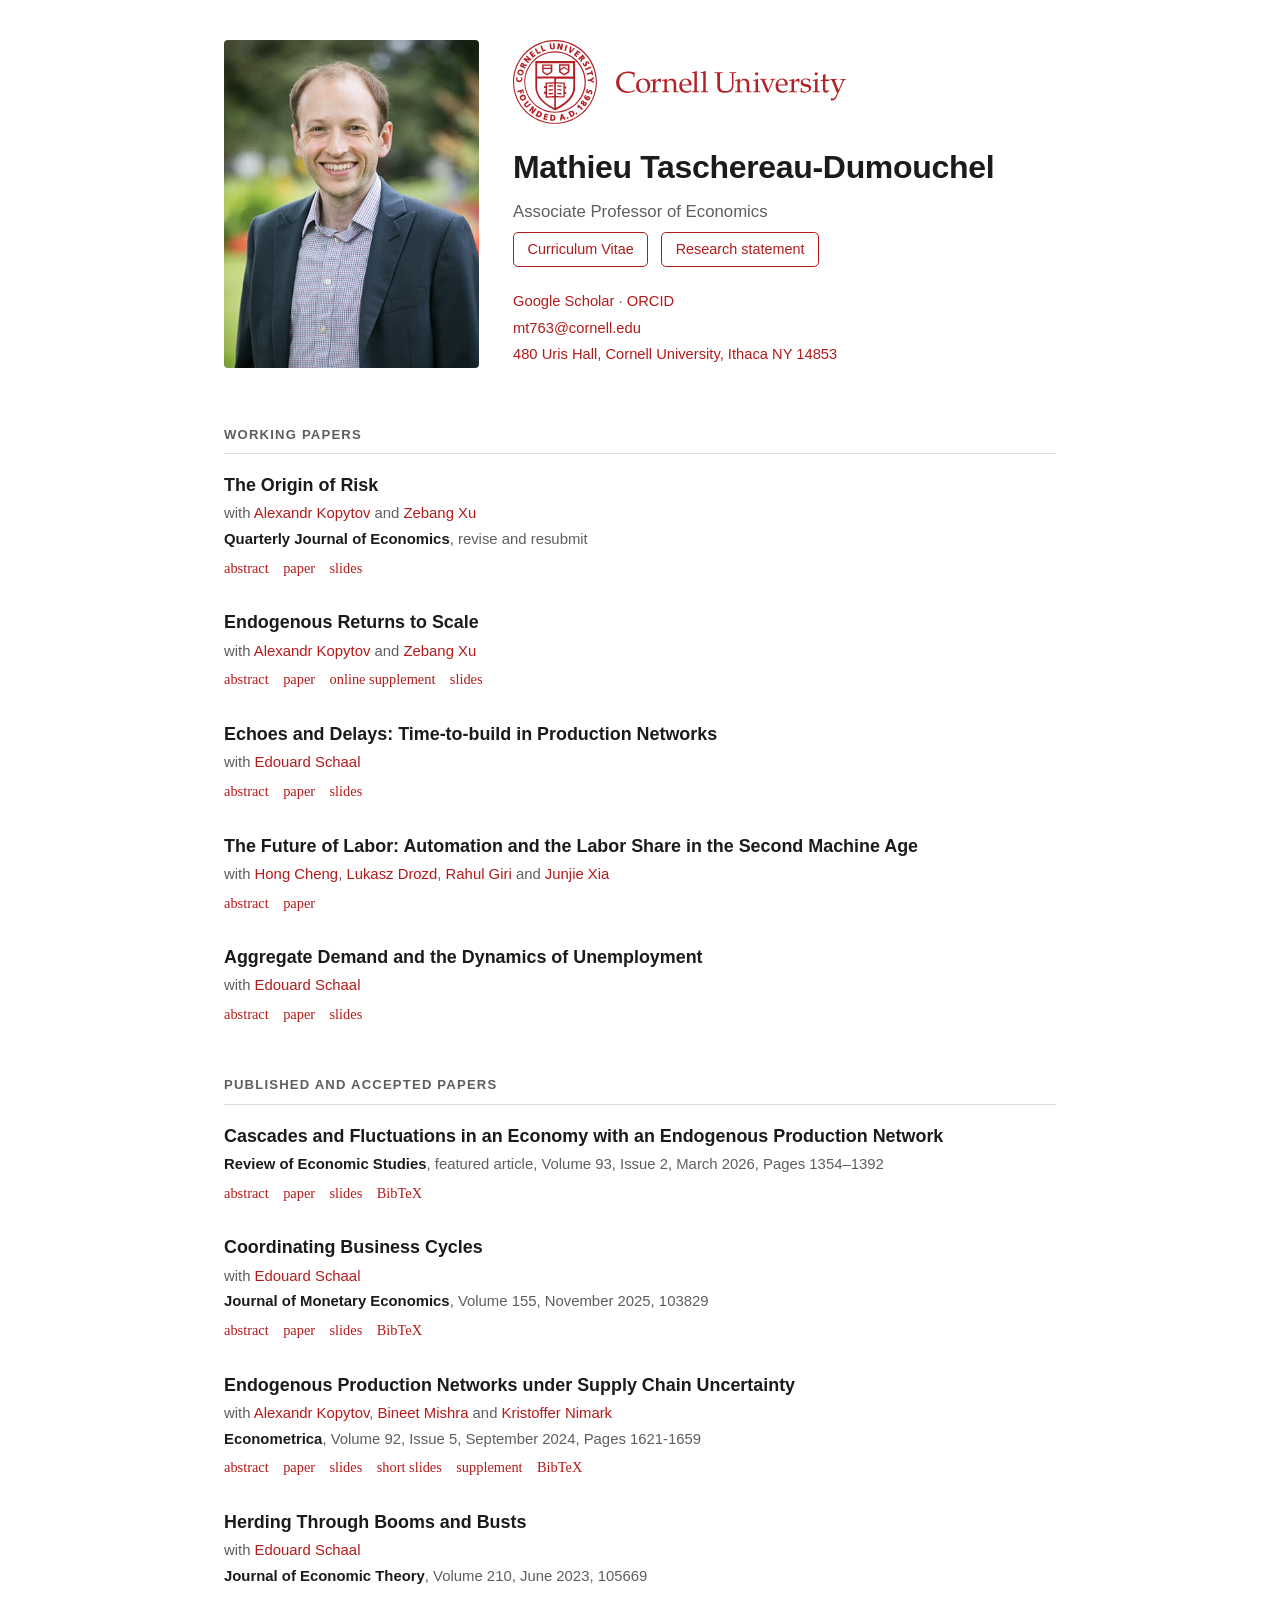
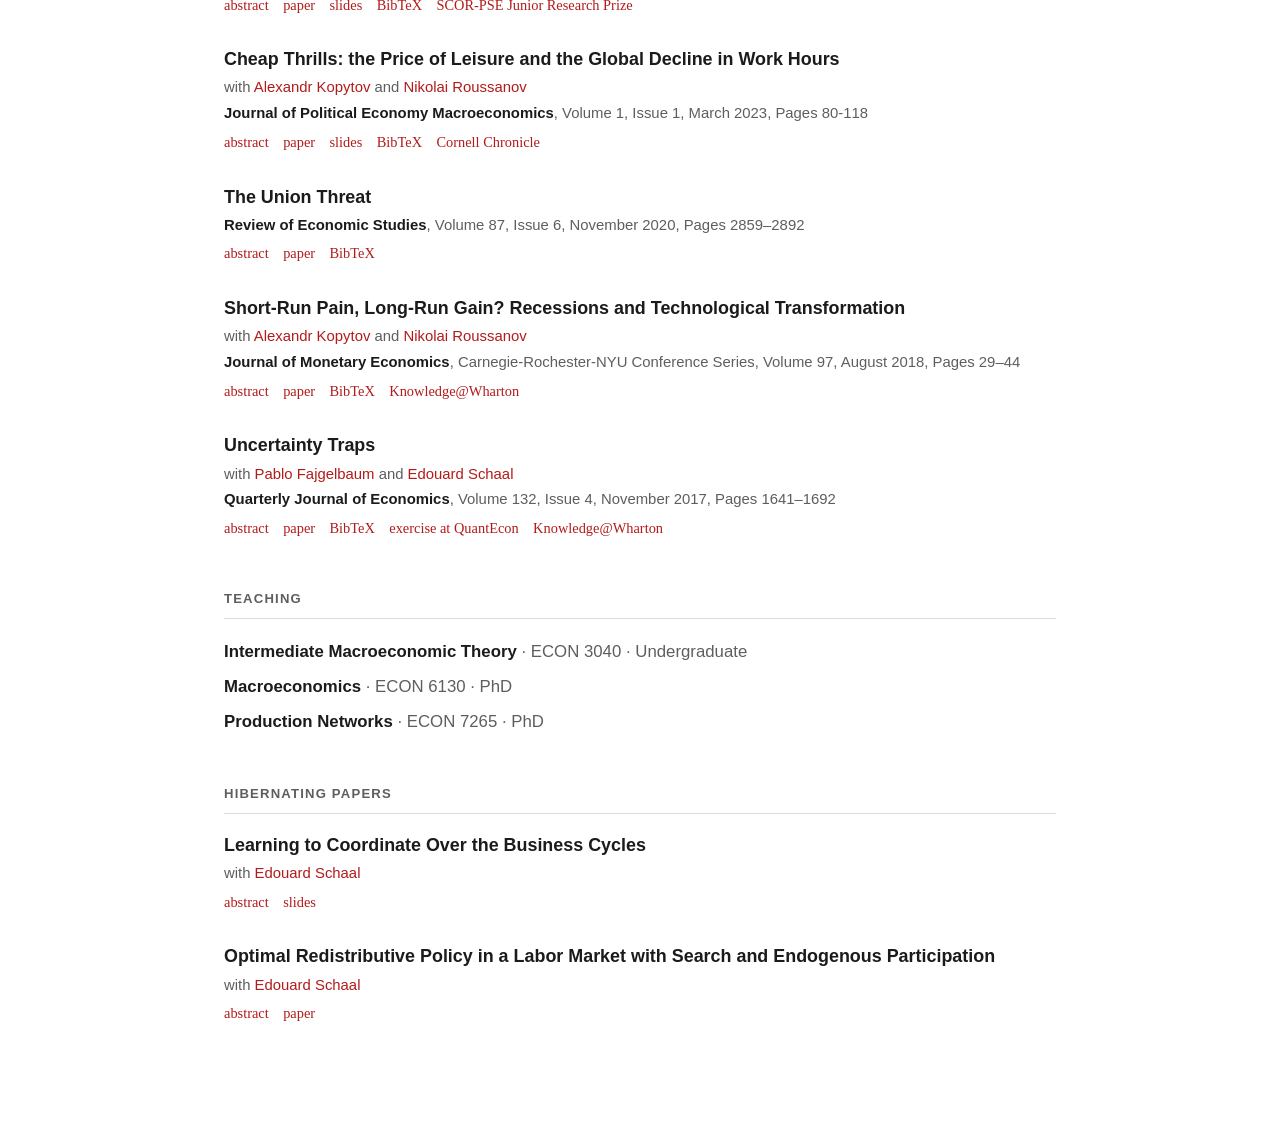
==== commit 6a61bbba: "Update The Origin of Risk" ====
--- a/index.html
+++ b/index.html
@@ -25,6 +25,34 @@
 <meta name="twitter:card" content="summary">
 <meta name="twitter:image:alt" content="Mathieu Taschereau-Dumouchel">
 
+<!-- Structured data: schema.org Person -->
+<script type="application/ld+json">
+{
+  "@context": "https://schema.org",
+  "@type": "Person",
+  "name": "Mathieu Taschereau-Dumouchel",
+  "url": "https://www.mathtd.info/",
+  "image": "https://www.mathtd.info/img/Taschereau-Dumouchel_square.jpg",
+  "jobTitle": "Associate Professor of Economics",
+  "affiliation": {
+    "@type": "Organization",
+    "name": "Cornell University",
+    "url": "https://www.cornell.edu"
+  },
+  "worksFor": {
+    "@type": "CollegeOrUniversity",
+    "name": "Cornell University",
+    "department": "Department of Economics",
+    "url": "https://economics.cornell.edu/"
+  },
+  "knowsAbout": ["Macroeconomics", "Production networks", "Business cycles", "Information frictions", "Coordination", "Labor economics"],
+  "sameAs": [
+    "https://scholar.google.com/citations?user=BeG7MeoAAAAJ",
+    "https://orcid.org/0009-0006-8880-1751"
+  ]
+}
+</script>
+
 <link rel="icon" href="img/favicon.ico" type="image/x-icon">
 <title>Mathieu Taschereau-Dumouchel</title>
 
@@ -41,7 +69,7 @@
       <h1>Mathieu Taschereau-Dumouchel</h1>
       <p class="role">Associate Professor of Economics</p>
       <div class="btns">
-        <a class="btn-doc" href="files/cv.pdf">Curriculum Vitae</a>
+        <a class="btn-doc" href="cv/cv.pdf">Curriculum Vitae</a>
         <a class="btn-doc" href="files/mtd_research_statement.pdf">Research statement</a>
       </div>
       <ul class="contact-min">
@@ -55,6 +83,19 @@
   <h2 class="section" id="working-papers">Working Papers</h2>
 
   <div class="paper">
+    <h3 class="title">The Origin of Risk</h3>
+    <p class="meta">with <a href="https://sites.google.com/view/alexandrkopytov/">Alexandr Kopytov</a> and <a href="https://www.zebangxu.com">Zebang Xu</a></p>
+    <p class="meta journal"><strong>Quarterly Journal of Economics</strong>, revise and resubmit</p>
+    <div class="foot">
+      <details><summary>abstract</summary></details>
+      <a href="files/papers/origin_risk/paper.pdf">paper</a>
+      <a href="files/papers/origin_risk/slides.pdf">slides</a>
+    </div>
+    <div class="abstract">We propose a tractable model in which risk, at both the micro and macro levels, is endogenous and driven by incentives. In the model, each firm chooses the mean and the variance of its productivity process, as well as how it covaries with the productivity of other firms. Aggregate risk arises when firms select productivity processes that are correlated with one another. The theory predicts that larger firms and those with lower markups are less volatile and less correlated with aggregate productivity. We find support for these predictions in the data. Through their impact on risk-taking decisions, distortions such as taxes and markups can make GDP more volatile in equilibrium. In a calibrated version of the model, removing distortions significantly reduces GDP volatility.</div>
+  </div>
+
+
+  <div class="paper">
     <h3 class="title">Endogenous Returns to Scale</h3>
     <p class="meta">with <a href="https://sites.google.com/view/alexandrkopytov/">Alexandr Kopytov</a> and <a href="https://www.zebangxu.com">Zebang Xu</a></p>
     <div class="foot">
@@ -66,17 +107,6 @@
     <div class="abstract">We develop a general equilibrium model in which firms choose how scalable their production technologies are. More scalable technologies make it easier for firms to expand output but are less effective at small scale. In equilibrium, more productive firms adopt more scalable technologies and grow disproportionately large. As a result, the tail of the size distribution becomes thicker and, as resources reallocate to the most productive producers, GDP increases. Over the long-run, as aggregate productivity rises, firms adopt more scalable technologies, which lowers input prices, leading to further increases in scalability. Through this supply-chain amplification process, endogenous returns to scale raise the growth rate of GDP. A calibrated version of the model shows that these effects are quantitatively significant. We also document support for the model's predictions in firm-level data.</div>
   </div>
 
-  <div class="paper">
-    <h3 class="title">The Origin of Risk</h3>
-    <p class="meta">with <a href="https://sites.google.com/view/alexandrkopytov/">Alexandr Kopytov</a> and <a href="https://www.zebangxu.com">Zebang Xu</a></p>
-    <p class="meta journal"><strong>Quarterly Journal of Economics</strong>, revise and resubmit</p>
-    <div class="foot">
-      <details><summary>abstract</summary></details>
-      <a href="files/papers/origin_risk/paper.pdf">paper</a>
-      <a href="files/papers/origin_risk/slides.pdf">slides</a>
-    </div>
-    <div class="abstract">We propose a model in which risk, at both the micro and the macro levels, is endogenous. In the model, each firm can choose the mean and the variance of its productivity process, as well as how it covaries with the productivity of other firms. To study the aggregate impact of these decisions, we embed the firms into an otherwise standard production network economy. Through their impact on risk-taking decisions, distortions such as taxes and markups can make GDP more volatile in equilibrium. The theory also predicts that the productivity of larger firms and those with smaller markups is less volatile and less correlated with aggregate productivity. We find support for these predictions in the data. In a calibrated version of the model, removing distortions significantly reduces GDP volatility.</div>
-  </div>
 
   <div class="paper">
     <h3 class="title">Echoes and Delays: Time-to-build in Production Networks</h3>
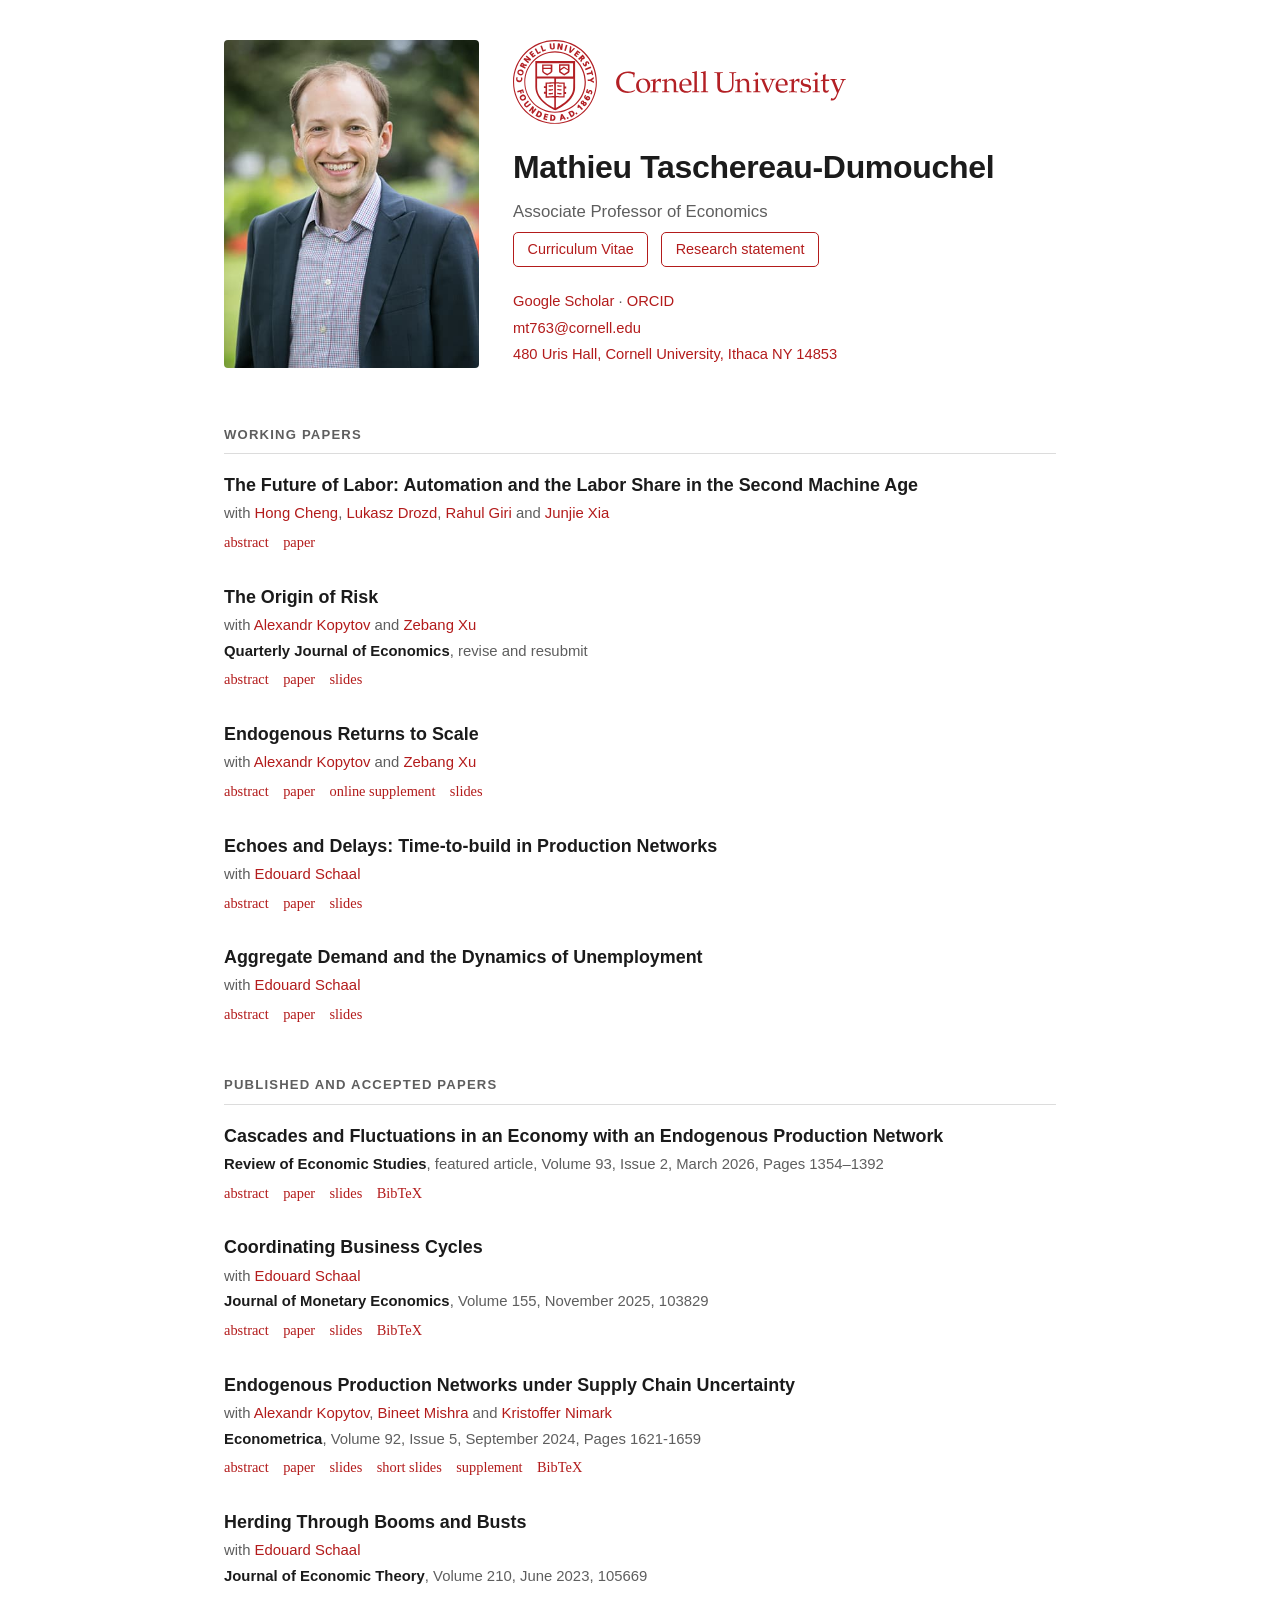
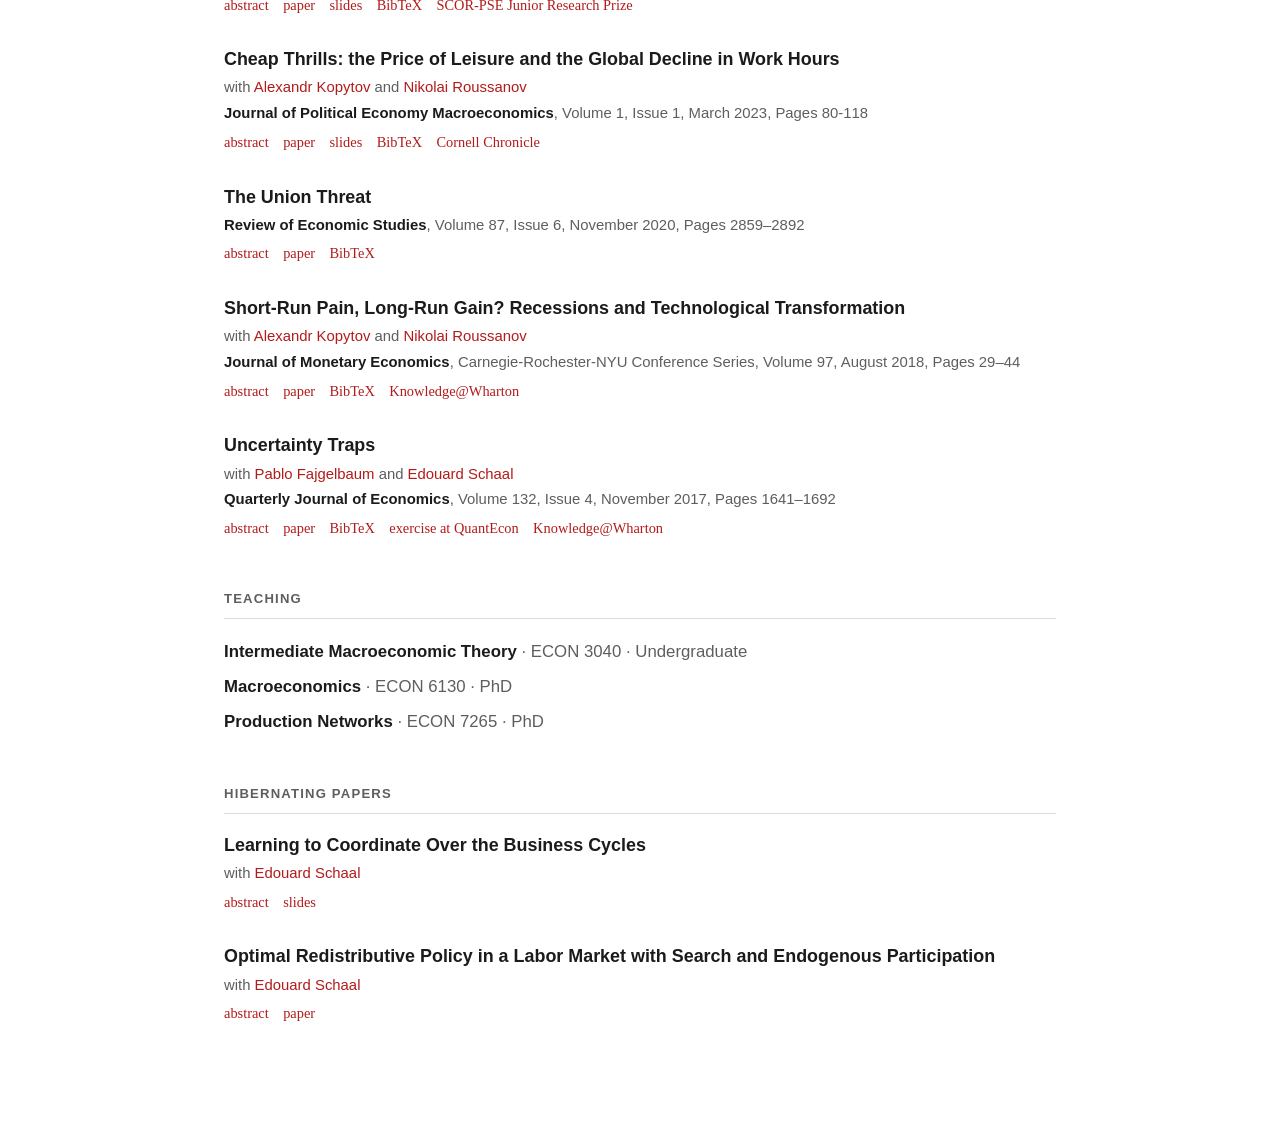
==== commit e7caad26: "Update automation paper" ====
--- a/index.html
+++ b/index.html
@@ -82,6 +82,17 @@
 
   <h2 class="section" id="working-papers">Working Papers</h2>
 
+    <div class="paper">
+    <h3 class="title">The Future of Labor: Automation and the Labor Share in the Second Machine Age</h3>
+    <p class="meta">with <a href="https://www.nber.org/people/hong_cheng">Hong Cheng</a>, <a href="http://www.lukasz-drozd.com">Lukasz Drozd</a>, <a href="https://www.nber.org/people/rahul_giri">Rahul Giri</a> and <a href="https://www.junjiexia.com">Junjie Xia</a></p>
+    <div class="foot">
+      <details><summary>abstract</summary></details>
+      <a href="files/papers/china_automation/paper.pdf">paper</a>
+    </div>
+    <div class="abstract">We study the effect of modern automation on firm-level labor shares using a 2018 survey of 1,618 manufacturing firms in China. We exploit geographic and industry variation built into the design of subsidies for automation paid under a vast government industrialization program, "Made in China 2025," to construct an instrument for automation investment. We use a canonical CES framework of automation and develop a novel methodology to structurally estimate the elasticity of substitution between labor and automation capital among automating firms, which for our preferred specification is about 3.0. We then calibrate the model and find that automation accounts for a substantial part of the labor-share decline in our sample, even though automating firms produce only about a quarter of value added.</div>
+  </div>
+
+
   <div class="paper">
     <h3 class="title">The Origin of Risk</h3>
     <p class="meta">with <a href="https://sites.google.com/view/alexandrkopytov/">Alexandr Kopytov</a> and <a href="https://www.zebangxu.com">Zebang Xu</a></p>
@@ -119,15 +130,7 @@
     <div class="abstract">We study how time-to-build and delivery lags affect the propagation of sectoral and aggregate shocks in an economy with input-output linkages. Time-to-build significantly contributes to the persistence of shocks, with highly heterogeneous effects across sectors. We analyze delay shocks and demonstrate that bottlenecks can be identified by the product of a sector's supplier and buyer centralities. Shocks propagate asynchronously through the network, generating endogenous fluctuations via an echo effect. These fluctuations arise due to the presence of loops in the network. We show that the Fourier spectrum of sectoral and aggregate output can be predicted from the durations and weights of the network's dominant cycles. Sectoral comovements are complex and can be decomposed into the network's dominant walks.</div>
   </div>
 
-  <div class="paper">
-    <h3 class="title">The Future of Labor: Automation and the Labor Share in the Second Machine Age</h3>
-    <p class="meta">with <a href="https://www.nber.org/people/hong_cheng">Hong Cheng</a>, <a href="http://www.lukasz-drozd.com">Lukasz Drozd</a>, <a href="https://www.nber.org/people/rahul_giri">Rahul Giri</a> and <a href="https://www.junjiexia.com">Junjie Xia</a></p>
-    <div class="foot">
-      <details><summary>abstract</summary></details>
-      <a href="files/papers/china_automation/paper.pdf">paper</a>
-    </div>
-    <div class="abstract">We study the effect of modern automation on firm-level labor shares using a 2018 survey of 1618 manufacturing firms in China. We exploit geographic and industry variation built into the design of subsidies for automation paid under a vast government industrialization program, “Made In China 2025”, to construct an instrument for automation investment. We use a canonical CES framework of automation and develop a novel methodology to structurally estimate the elasticity of substitution between labor and automation capital among automating firms, which for our preferred specification is 3.8. We calibrate the model and show that the general equilibrium implications of this elasticity are consistent with the aggregate trends during our sample period.</div>
-  </div>
+
 
   <div class="paper">
     <h3 class="title">Aggregate Demand and the Dynamics of Unemployment</h3>
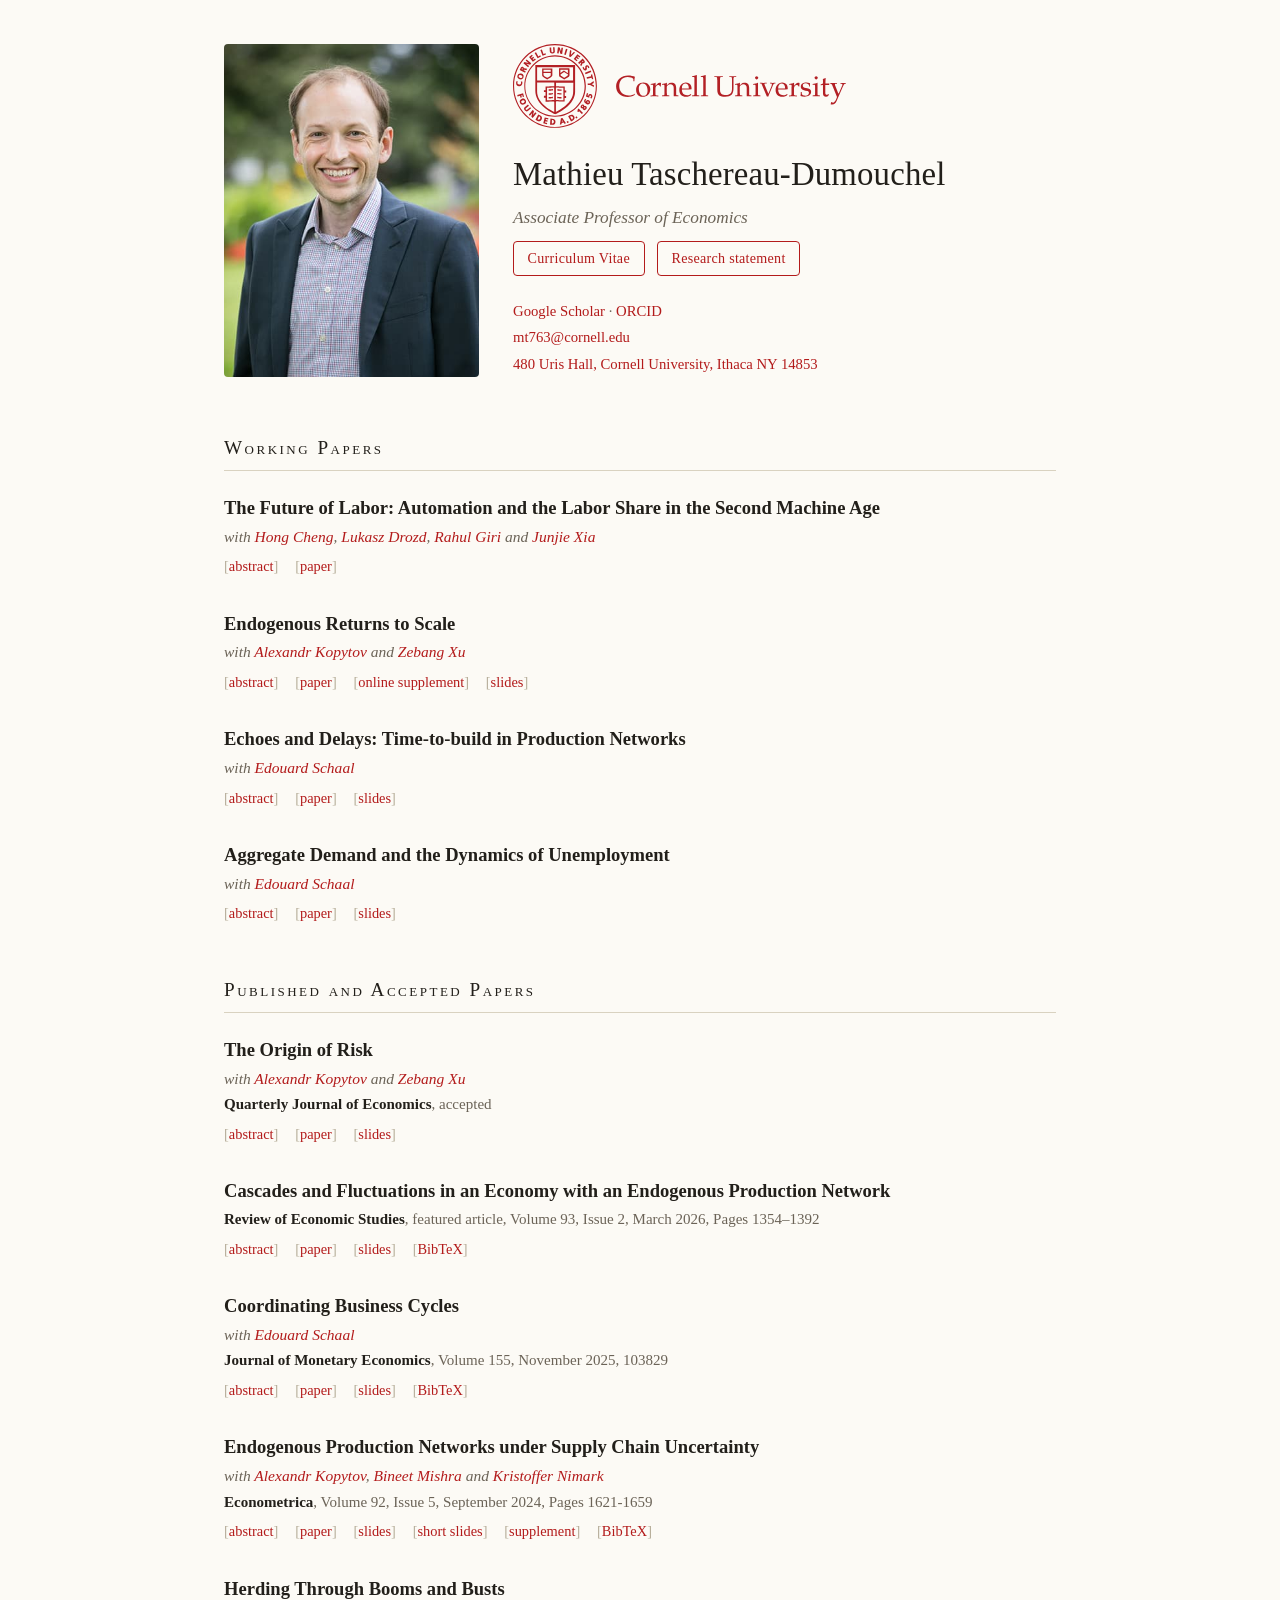
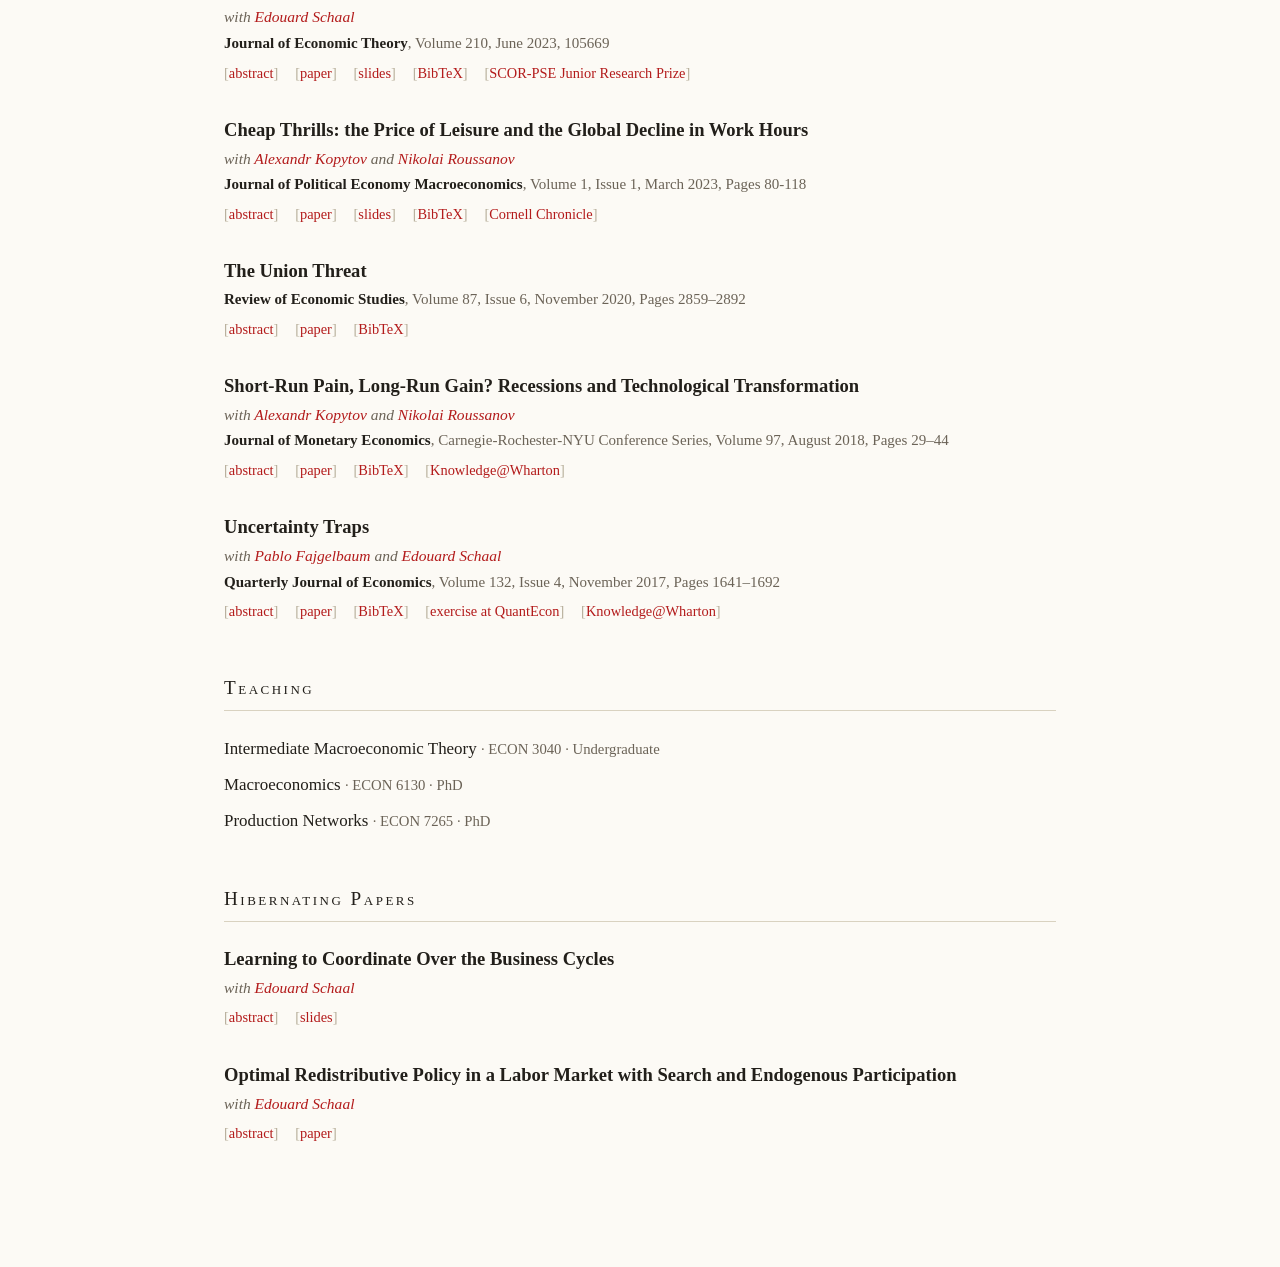
==== commit 84c453f7: "The Origin of Risk -> Accepted" ====
--- a/index.html
+++ b/index.html
@@ -94,19 +94,6 @@
 
 
   <div class="paper">
-    <h3 class="title">The Origin of Risk</h3>
-    <p class="meta">with <a href="https://sites.google.com/view/alexandrkopytov/">Alexandr Kopytov</a> and <a href="https://www.zebangxu.com">Zebang Xu</a></p>
-    <p class="meta journal"><strong>Quarterly Journal of Economics</strong>, revise and resubmit</p>
-    <div class="foot">
-      <details><summary>abstract</summary></details>
-      <a href="files/papers/origin_risk/paper.pdf">paper</a>
-      <a href="files/papers/origin_risk/slides.pdf">slides</a>
-    </div>
-    <div class="abstract">We propose a tractable model in which risk, at both the micro and macro levels, is endogenous and driven by incentives. In the model, each firm chooses the mean and the variance of its productivity process, as well as how it covaries with the productivity of other firms. Aggregate risk arises when firms select productivity processes that are correlated with one another. The theory predicts that larger firms and those with lower markups are less volatile and less correlated with aggregate productivity. We find support for these predictions in the data. Through their impact on risk-taking decisions, distortions such as taxes and markups can make GDP more volatile in equilibrium. In a calibrated version of the model, removing distortions significantly reduces GDP volatility.</div>
-  </div>
-
-
-  <div class="paper">
     <h3 class="title">Endogenous Returns to Scale</h3>
     <p class="meta">with <a href="https://sites.google.com/view/alexandrkopytov/">Alexandr Kopytov</a> and <a href="https://www.zebangxu.com">Zebang Xu</a></p>
     <div class="foot">
@@ -144,6 +131,19 @@
   </div>
 
   <h2 class="section" id="publications">Published and Accepted Papers</h2>
+
+  <div class="paper">
+    <h3 class="title">The Origin of Risk</h3>
+    <p class="meta">with <a href="https://sites.google.com/view/alexandrkopytov/">Alexandr Kopytov</a> and <a href="https://www.zebangxu.com">Zebang Xu</a></p>
+    <p class="meta journal"><strong>Quarterly Journal of Economics</strong>, accepted</p>
+    <div class="foot">
+      <details><summary>abstract</summary></details>
+      <a href="files/papers/origin_risk/paper.pdf">paper</a>
+      <a href="files/papers/origin_risk/slides.pdf">slides</a>
+    </div>
+    <div class="abstract">We propose a tractable model in which risk, at both the micro and macro levels, is endogenous and driven by incentives. In the model, each firm chooses the mean and the variance of its productivity process, as well as how it covaries with the productivity of other firms. Aggregate risk arises when firms select productivity processes that are correlated with one another. The theory predicts that larger firms and those with lower markups are less volatile and less correlated with aggregate productivity. We find support for these predictions in the data. Through their impact on risk-taking decisions, distortions such as taxes and markups can make GDP more volatile in equilibrium. In a calibrated version of the model, removing distortions significantly reduces GDP volatility.</div>
+  </div>
+
 
   <div class="paper">
     <h3 class="title">Cascades and Fluctuations in an Economy with an Endogenous Production Network</h3>
--- a/css/custom.css
+++ b/css/custom.css
@@ -1,132 +1,99 @@
-:root{
-  --ink:      #1b1b1b;   /* body text — softer than pure black */
-  --muted:    #5e5e5e;   /* co-authors, journal, meta */
-  --accent:   #B31B1B;   /* Cornell red */
-  --accent-d: #7d1414;   /* link hover — a deeper red */
-  --rule:     #e6e6e6;   /* abstract's vertical hairline */
-  --rule-sec: #dcdcdc;   /* section dividers — a touch darker */
-  --measure:  68ch;      /* max line length for readable abstracts */
-}
+/* www.mathtd.info — 'Front-matter' design (promoted 2026-07-07).
+   Warm paper, all-serif, small-caps sections, bracketed links.
+   Same HTML/classes as before; this is a pure restyle. JS-free. */
 
 *{ box-sizing:border-box; }
-
-/* Stop iOS/Android from auto-inflating body text in landscape (the cause of the
-   "big body, tiny header" mismatch); render fonts at their specified sizes. */
 html{ -webkit-text-size-adjust:100%; text-size-adjust:100%; }
-
+:root{
+  --paper:#fcfaf5;      /* warm paper background, from Option A */
+  --ink:#221f1a;        /* warm near-black */
+  --muted:#6b6357;      /* coauthors, meta */
+  --accent:#B31B1B;     /* Cornell red kept — it anchors the logo */
+  --accent-d:#7d1414;
+  --rule:#e8e2d4;       /* warm hairlines */
+  --rule-sec:#d9d2c0;   /* double rule + section rules */
+  --bracket:#b6ad99;    /* the [ ] around links */
+  --measure:66ch;
+}
 body{
-  margin:0;
-  background:#fff;
-  color:var(--ink);
-  /* Body / abstracts: a warm scholarly serif (system fonts, no download) */
-  font:400 17px/1.62 "Iowan Old Style","Palatino Linotype",Palatino,Georgia,serif;
-  -webkit-font-smoothing:antialiased;
-  text-rendering:optimizeLegibility;
+  margin:0; background:var(--paper); color:var(--ink);
+  font:400 17.5px/1.62 "Iowan Old Style","Palatino Linotype",Palatino,Georgia,serif;
+  -webkit-font-smoothing:antialiased; text-rendering:optimizeLegibility;
 }
-
-.wrap{ max-width:880px; margin:0 auto; padding:40px 24px 80px; }
-
-/* Headings & meta in a clean sans, for contrast with the serif body */
-h1,h2,.role,.title,.meta,.contact-min,.btns,.course{
-  font-family:-apple-system,BlinkMacSystemFont,"Segoe UI",Roboto,"Helvetica Neue",Arial,sans-serif;
-}
-
 a{ color:var(--accent); text-decoration:none; }
 a:hover{ color:var(--accent-d); text-decoration:underline; }
+.wrap{ max-width:880px; margin:0 auto; padding:44px 24px 90px; }
 
-/* ---- Header ---- */
-header{ display:flex; gap:34px; align-items:stretch; padding-bottom:8px; }
-/* Photo auto-matches the height of the text column for a balanced rectangle;
-   object-position keeps the face in frame when the crop is tall. */
-header .photo{
-  width:255px; max-width:48%; align-self:stretch;
-  object-fit:cover; object-position:center 20%;
-  border-radius:4px;
-}
-.logo{ height:84px; margin-bottom:6px; }
-/* Fluid: shrinks to fit the two-column header in landscape, full size on desktop */
-h1{ font-size:clamp(1.35rem, 2.2vw + 0.3rem, 2rem); font-weight:700; margin:.1em 0 .15em; letter-spacing:-.01em; }
-.role{ color:var(--muted); font-size:1.05rem; margin:0 0 .15em; }
-
-/* CV / Research statement as buttons */
-.btns{ margin:.4rem 0 .9rem; }
+/* ---- Header: current layout, serif voice ---- */
+/* No header rule: the first small-caps section heading carries its own
+   full-width underline, so whitespace alone separates masthead from content. */
+header{ display:flex; gap:34px; align-items:stretch; padding-bottom:.4rem; }
+header .photo{ width:255px; max-width:48%; align-self:stretch;
+               object-fit:cover; object-position:center 20%; border-radius:4px; }
+.logo{ height:84px; margin-bottom:10px; }
+h1{ font-size:clamp(1.5rem, 2.4vw + .4rem, 2.05rem); font-weight:400;
+    letter-spacing:.005em; margin:.05em 0 .1em; }
+.role{ font-style:italic; color:var(--muted); font-size:1.08rem; margin:0 0 .2em; }
+.btns{ margin:.55rem 0 1rem; }
 .btn-doc{
-  display:inline-block; font-size:.9rem;
+  display:inline-block; font-size:.88rem; letter-spacing:.02em;
   border:1px solid var(--accent); color:var(--accent);
-  padding:.32rem .85rem; border-radius:5px; margin:0 .5rem .4rem 0;
+  padding:.3rem .85rem; border-radius:4px; margin:0 .5rem .4rem 0;
 }
 .btn-doc:hover{ background:var(--accent); color:#fff; text-decoration:none; }
-
-/* Scholar/ORCID, email, address — muted */
 .contact-min{ list-style:none; margin:0; padding:0; font-size:.92rem; line-height:1.8; color:var(--muted); }
 
-/* ---- Section titles ---- */
+/* ---- Sections: A's small caps, left-aligned, with the current full rule ---- */
 h2.section{
-  font-size:.82rem; font-weight:700; text-transform:uppercase; letter-spacing:.09em;
-  color:var(--muted);
-  margin:3rem 0 1.2rem;
-  padding-bottom:.5rem;
+  font-weight:400; font-size:1.2rem;
+  font-variant:small-caps; letter-spacing:.13em;
+  color:var(--ink);
+  margin:3rem 0 1.5rem; padding-bottom:.45rem;
   border-bottom:1px solid var(--rule-sec);
   scroll-margin-top:1rem;
 }
 
 /* ---- Papers ---- */
-.paper{ margin:0 0 1.9rem; }
-.paper .title{ font-size:1.12rem; font-weight:600; margin:0 0 .25rem; line-height:1.35; }
-.meta{ font-size:.93rem; color:var(--muted); margin:.1rem 0; }
-.meta.journal strong{ color:var(--ink); }
-/* abstract + BibTeX toggles share this row with the paper/slides links; each
-   reveals its own block below when its toggle is open (see the two rules next). */
-.foot{ display:flex; flex-wrap:wrap; align-items:baseline; gap:.2rem .9rem; font-size:.9rem; margin:.35rem 0 0; }
-.foot:has(details:not(.t-bibtex)[open]) ~ .abstract{ display:block; }  /* reveal the abstract below */
-.foot:has(.t-bibtex[open]) ~ .bibtex{ display:block; }                 /* reveal the BibTeX entry below */
+.paper{ margin:0 0 2rem; }
+.paper .title{ font-size:1.16rem; font-weight:600; margin:0 0 .2rem; line-height:1.38; }
+.meta{ font-style:italic; color:var(--muted); font-size:.97rem; margin:.08rem 0; }
+.meta.journal{ font-style:normal; font-size:.94rem; }
+.meta.journal strong{ color:var(--ink); font-weight:600; }
+.foot{ display:flex; flex-wrap:wrap; align-items:baseline; gap:.2rem 1.05rem; font-size:.9rem; margin:.4rem 0 0; }
+.foot a::before, .foot summary::before{ content:"["; color:var(--bracket); }
+.foot a::after,  .foot summary::after{ content:"]"; color:var(--bracket); }
+summary{ font-size:.9rem; color:var(--accent); }
+.abstract{
+  max-width:var(--measure); margin:.7rem 0 0; padding:.1rem 0 .1rem 1.1rem;
+  border-left:2px solid var(--rule); color:#3b372e;
+  font-size:.97rem; text-align:justify; hyphens:auto; -webkit-hyphens:auto;
+}
+.bibtex{
+  margin:.7rem 0 0; padding:.6rem .9rem;
+  background:#f4efe3; border:1px solid var(--rule); color:#3b372e;
+  font:.8rem/1.55 ui-monospace,SFMono-Regular,Menlo,Consolas,monospace;
+}
+.course{ font-size:1.06rem; margin:0 0 .55rem; }
+.course .level{ color:var(--muted); font-size:.92rem; }
 
-/* Collapsible abstract — native, no JS */
-details{ display:inline; }
-summary{                                  /* styled to match the paper/slides links */
-  cursor:pointer;
-  font-size:.9rem; color:var(--accent); list-style:none;
-}
-summary::-webkit-details-marker{ display:none; }
-summary:hover{ text-decoration:underline; }
-.abstract{
-  display:none;                /* revealed by .foot:has(details:not(.t-bibtex)[open]) ~ .abstract */
-  max-width:var(--measure);
-  margin:.7rem 0 0;
-  padding:.1rem 0 .1rem 1.1rem;
-  border-left:2px solid var(--rule);
-  color:#333;
-}
-
-/* Collapsible BibTeX entry — selectable text, no JS */
-.bibtex{
-  display:none;                /* revealed by .foot:has(.t-bibtex[open]) ~ .bibtex */
-  margin:.7rem 0 0;
-  padding:.6rem .9rem;
-  border-left:2px solid var(--rule);
-  background:#f7f7f7;
-  color:#333;
-  font:.82rem/1.55 ui-monospace,SFMono-Regular,Menlo,Consolas,monospace;
-  white-space:pre-wrap;
-  overflow-wrap:anywhere;
-}
-
-/* ---- Teaching ---- */
-.course{ font-size:1.05rem; font-weight:600; margin:0 0 .5rem; }
-.course .level{ font-weight:400; color:var(--muted); }
-
-/* Portrait / narrow: stack the header into a single column. */
 @media (max-width:560px){
   header{ flex-direction:column; gap:16px; }
-  header .photo{ width:210px; max-width:75%; height:auto; align-self:center; object-fit:fill; }
-  .logo{ height:auto; width:100%; max-width:380px; }  /* wordmark spans the column on phones */
+  header .photo{ width:210px; max-width:75%; height:auto; align-self:center; }
+  .logo{ height:auto; width:100%; max-width:380px; }
   .wrap{ padding:24px 18px 56px; }
-  h1{ font-size:1.4rem; }                             /* fits the long name on one line */
+  h1{ font-size:1.45rem; }
+  .abstract{ text-align:left; }
 }
-
-/* Landscape phones / small tablets: keep two columns, but use a smaller photo
-   and tighter gap so the fluid name fits beside it without wrapping. */
 @media (min-width:561px) and (max-width:900px){
   header{ gap:24px; }
   header .photo{ width:180px; }
 }
+
+details{ display:inline; }
+summary{ cursor:pointer; list-style:none; }
+summary::-webkit-details-marker{ display:none; }
+summary:hover{ text-decoration:underline; }
+.foot:has(details:not(.t-bibtex)[open]) ~ .abstract{ display:block; }
+.foot:has(.t-bibtex[open]) ~ .bibtex{ display:block; }
+.abstract{ display:none; }
+.bibtex{ display:none; white-space:pre-wrap; overflow-wrap:anywhere; }
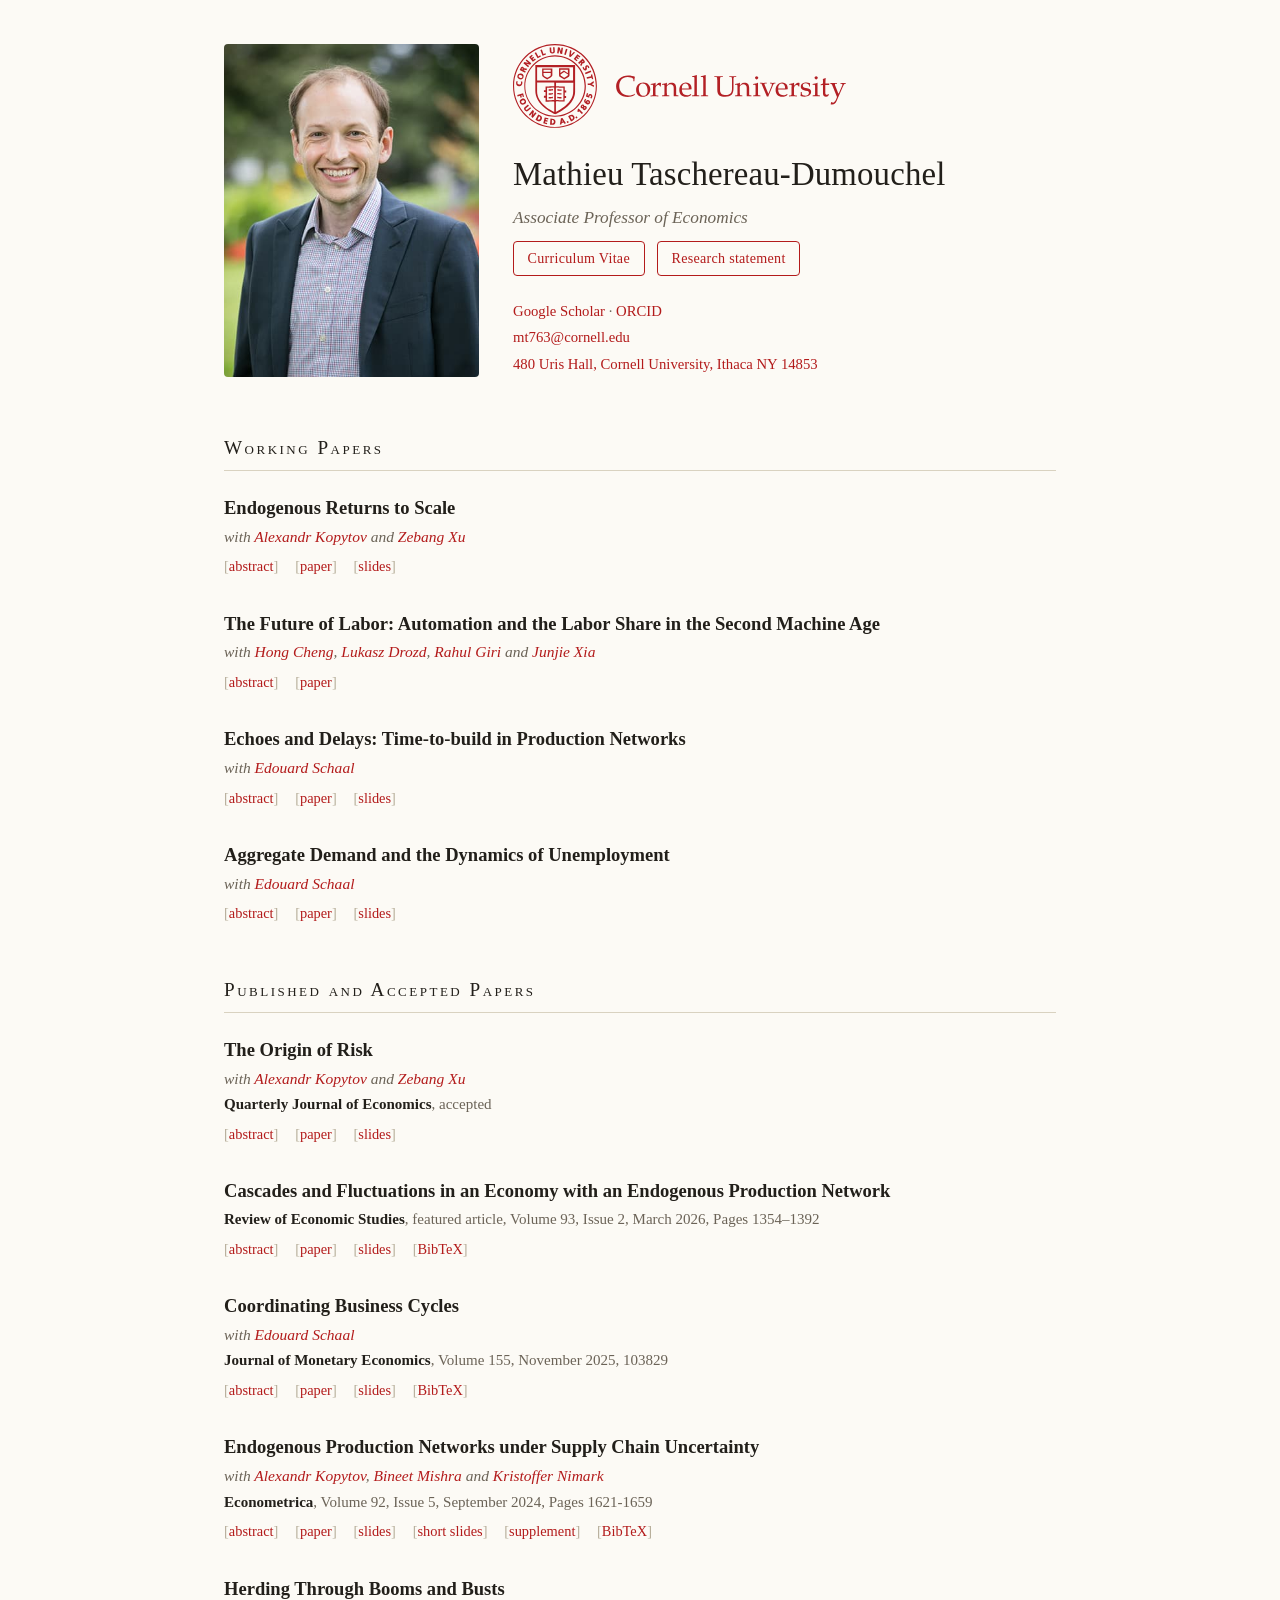
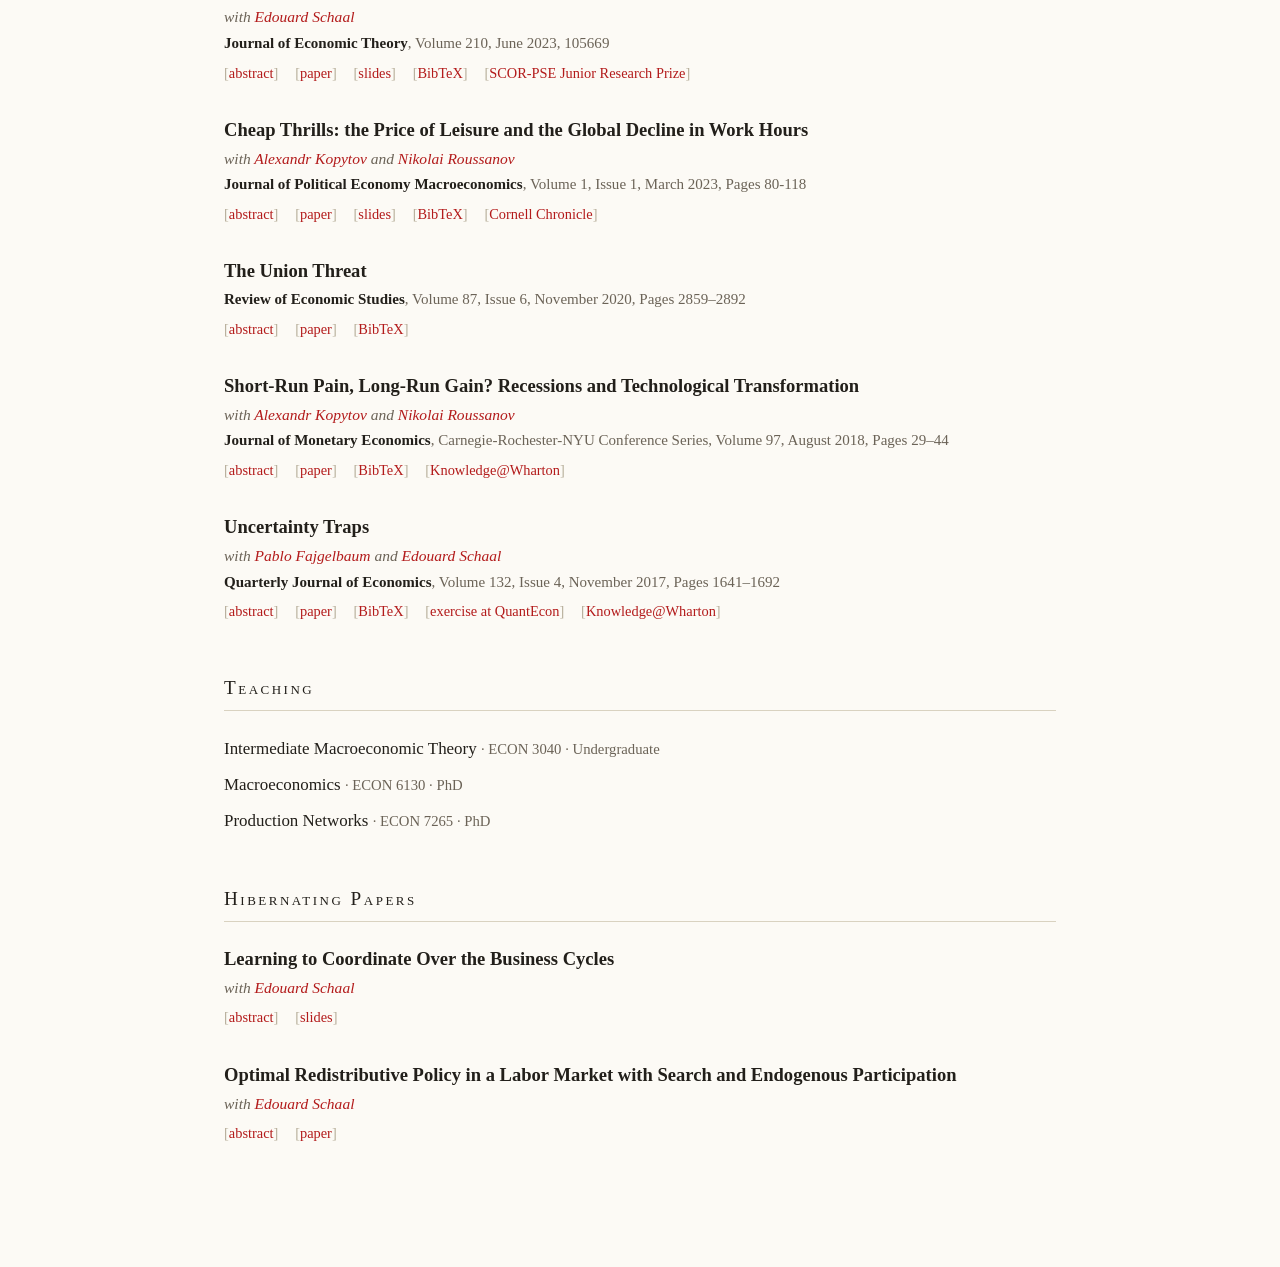
==== commit e3a3f151: "Update Endogenous Returns to Scale" ====
--- a/index.html
+++ b/index.html
@@ -83,6 +83,19 @@
   <h2 class="section" id="working-papers">Working Papers</h2>
 
     <div class="paper">
+    <h3 class="title">Endogenous Returns to Scale</h3>
+    <p class="meta">with <a href="https://sites.google.com/view/alexandrkopytov/">Alexandr Kopytov</a> and <a href="https://www.zebangxu.com">Zebang Xu</a></p>
+    <div class="foot">
+      <details><summary>abstract</summary></details>
+      <a href="files/papers/Endogenous_RTS/paper.pdf">paper</a>
+      <a href="files/papers/Endogenous_RTS/slides.pdf">slides</a>
+    </div>
+    <div class="abstract">  We develop a model in which firms choose the returns to scale of their production technologies. More scalable technologies facilitate output expansion but are less effective at small scale. In equilibrium, more productive firms adopt more scalable technologies and grow disproportionately large, thickening the tail of the size distribution. Reallocation of resources toward these firms raises GDP. When aggregate productivity grows, firms adopt more scalable technologies, lowering their customers' input prices and inducing further adoption downstream. Through this supply-chain amplification, endogenous returns to scale also raise GDP growth. A calibration shows sizable effects, and firm-level data support the model's predictions.
+    </div>
+  </div>
+
+
+    <div class="paper">
     <h3 class="title">The Future of Labor: Automation and the Labor Share in the Second Machine Age</h3>
     <p class="meta">with <a href="https://www.nber.org/people/hong_cheng">Hong Cheng</a>, <a href="http://www.lukasz-drozd.com">Lukasz Drozd</a>, <a href="https://www.nber.org/people/rahul_giri">Rahul Giri</a> and <a href="https://www.junjiexia.com">Junjie Xia</a></p>
     <div class="foot">
@@ -90,19 +103,6 @@
       <a href="files/papers/china_automation/paper.pdf">paper</a>
     </div>
     <div class="abstract">We study the effect of modern automation on firm-level labor shares using a 2018 survey of 1,618 manufacturing firms in China. We exploit geographic and industry variation built into the design of subsidies for automation paid under a vast government industrialization program, "Made in China 2025," to construct an instrument for automation investment. We use a canonical CES framework of automation and develop a novel methodology to structurally estimate the elasticity of substitution between labor and automation capital among automating firms, which for our preferred specification is about 3.0. We then calibrate the model and find that automation accounts for a substantial part of the labor-share decline in our sample, even though automating firms produce only about a quarter of value added.</div>
-  </div>
-
-
-  <div class="paper">
-    <h3 class="title">Endogenous Returns to Scale</h3>
-    <p class="meta">with <a href="https://sites.google.com/view/alexandrkopytov/">Alexandr Kopytov</a> and <a href="https://www.zebangxu.com">Zebang Xu</a></p>
-    <div class="foot">
-      <details><summary>abstract</summary></details>
-      <a href="files/papers/Endogenous_RTS/paper.pdf">paper</a>
-      <a href="files/papers/Endogenous_RTS/paper_supp.pdf">online supplement</a>
-      <a href="files/papers/Endogenous_RTS/slides.pdf">slides</a>
-    </div>
-    <div class="abstract">We develop a general equilibrium model in which firms choose how scalable their production technologies are. More scalable technologies make it easier for firms to expand output but are less effective at small scale. In equilibrium, more productive firms adopt more scalable technologies and grow disproportionately large. As a result, the tail of the size distribution becomes thicker and, as resources reallocate to the most productive producers, GDP increases. Over the long-run, as aggregate productivity rises, firms adopt more scalable technologies, which lowers input prices, leading to further increases in scalability. Through this supply-chain amplification process, endogenous returns to scale raise the growth rate of GDP. A calibrated version of the model shows that these effects are quantitatively significant. We also document support for the model's predictions in firm-level data.</div>
   </div>
 
 
